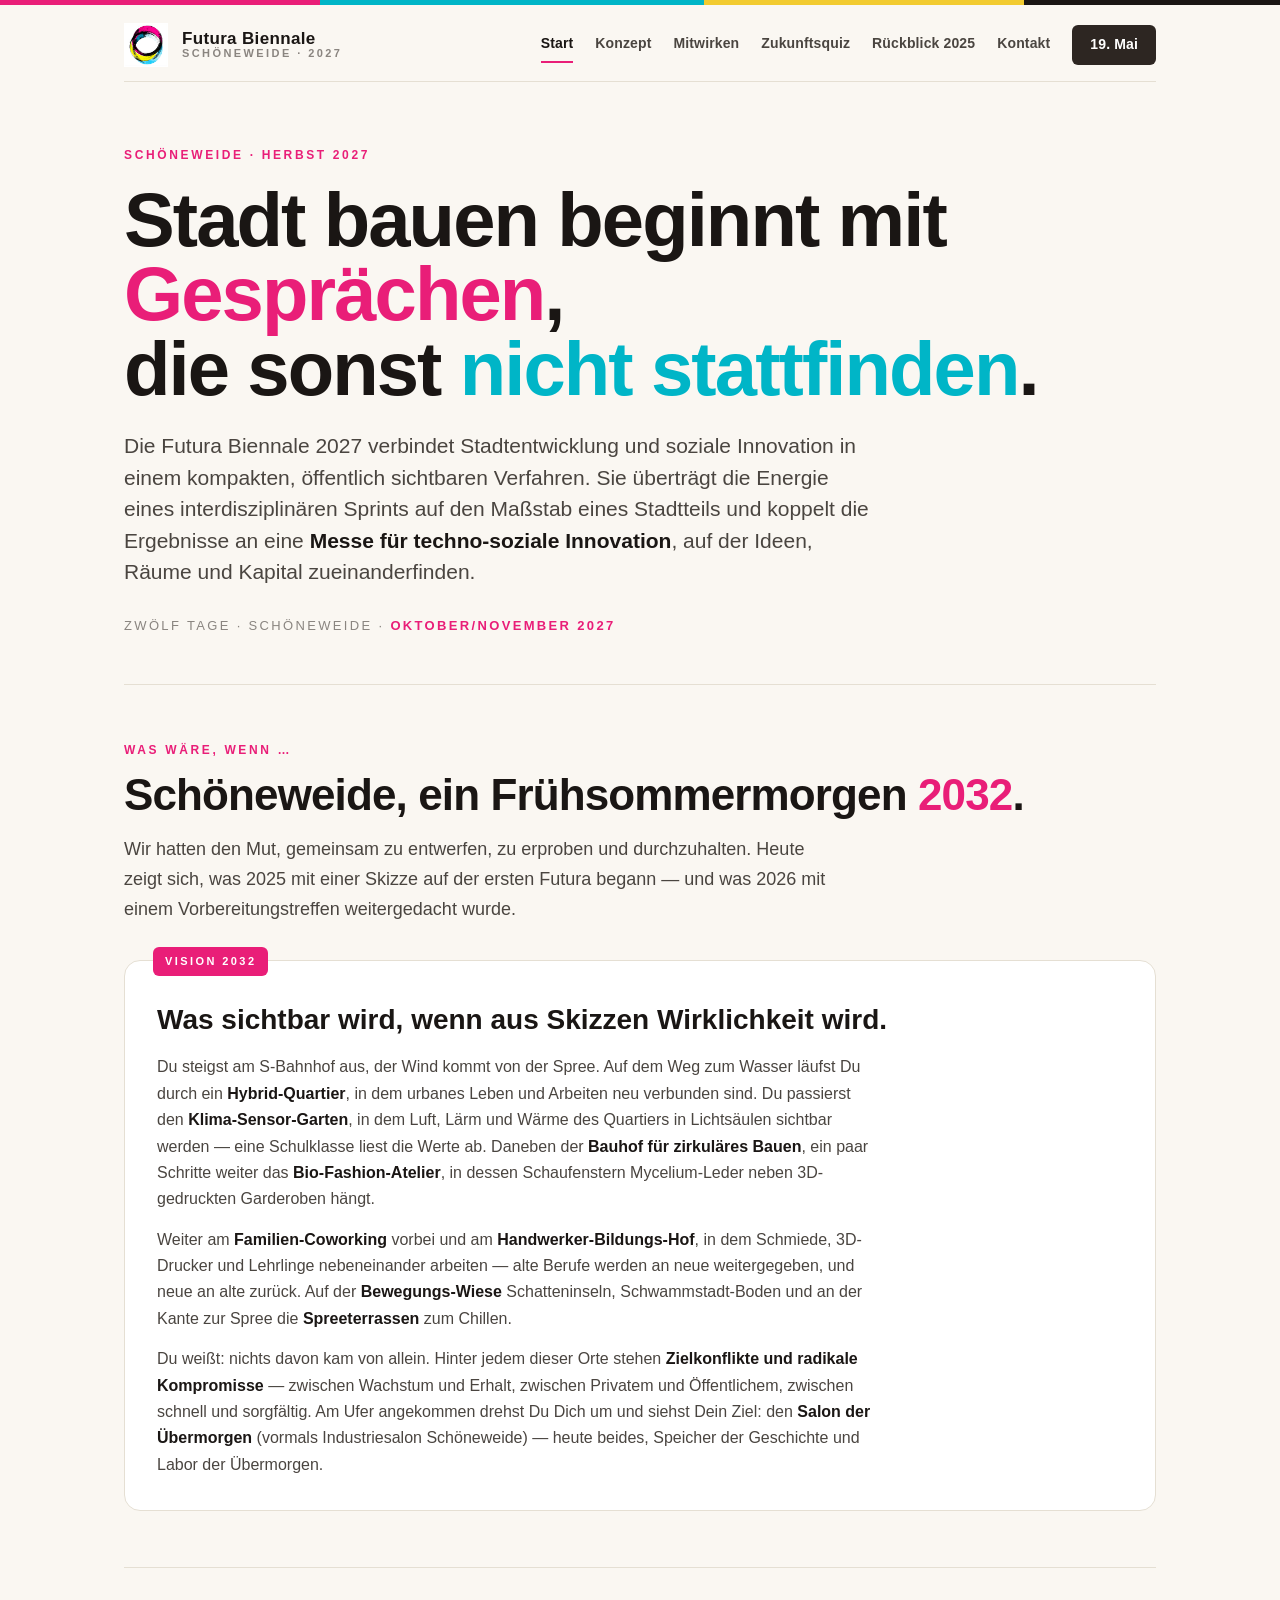
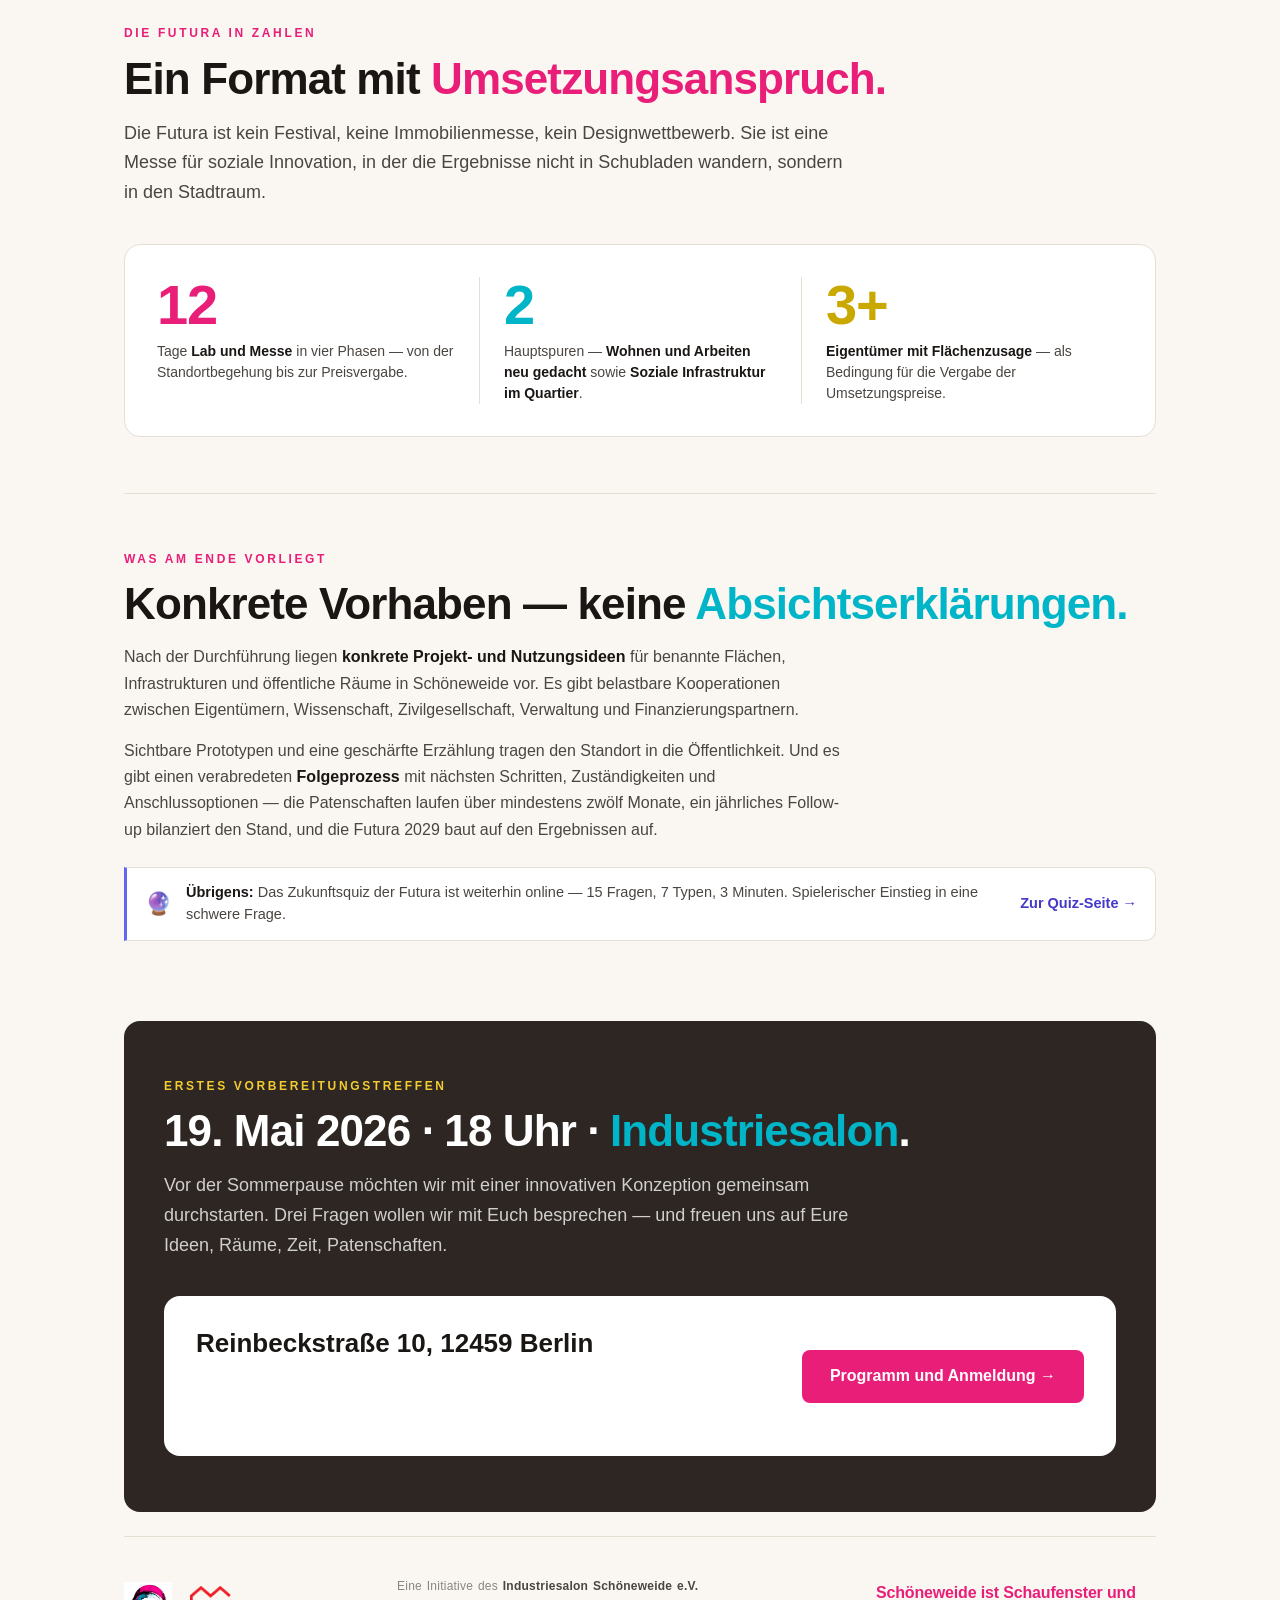
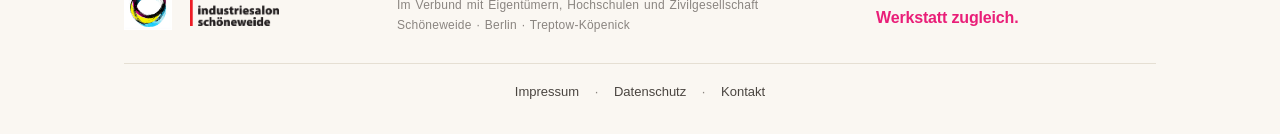
==== index.html @ f1b8b98f "Add files via upload" ====
<!DOCTYPE html>
<html lang="de">
<head>
<meta charset="UTF-8">
<meta name="viewport" content="width=device-width, initial-scale=1.0">
<title>Futura Biennale 2027 — Stadt bauen beginnt mit Gesprächen, die sonst nicht stattfinden.</title>
<meta name="description" content="Die Futura Biennale 2027 verbindet Stadtentwicklung und soziale Innovation in Schöneweide. Zwölf Tage Lab und Messe — mit Umsetzungsanspruch.">
<meta property="og:title" content="Futura Biennale 2027">
<meta property="og:description" content="Stadt bauen beginnt mit Gesprächen, die sonst nicht stattfinden. Schöneweide, Herbst 2027.">
<meta property="og:type" content="website">
<link rel="stylesheet" href="styles.css">
</head>
<body>

<div class="holo"></div>

<div class="container">

  <!-- TOPBAR -->
  <header class="topbar">
    <a class="topbar-brand" href="index.html">
      <img class="logo-futura" src="futura_logo.png" alt="Futura Biennale Logo">
      <span class="wordmark">
        <span class="w1">Futura Biennale</span>
        <span class="w2">Schöneweide · 2027</span>
      </span>
    </a>
    <nav class="topnav">
      <a href="index.html" class="active">Start</a>
      <a href="konzept.html">Konzept</a>
      <a href="mitwirken.html">Mitwirken</a>
      <a href="zukunftsquiz.html">Zukunftsquiz</a>
      <a href="rueckblick.html">Rückblick 2025</a>
      <a href="kontakt.html">Kontakt</a>
      <a href="mitwirken.html#treffen" class="cta">19. Mai</a>
    </nav>
  </header>

  <!-- HERO -->
  <section class="hero">
    <div class="eyebrow">Schöneweide · Herbst 2027</div>
    <h1>Stadt bauen beginnt mit <span class="magenta">Gesprächen</span>,<br>die sonst <span class="cyan">nicht stattfinden</span>.</h1>
    <p class="sub">
      Die Futura Biennale 2027 verbindet Stadtentwicklung und soziale Innovation in einem
      kompakten, öffentlich sichtbaren Verfahren. Sie überträgt die Energie eines
      interdisziplinären Sprints auf den Maßstab eines Stadtteils und koppelt die Ergebnisse
      an eine <b>Messe für techno-soziale Innovation</b>, auf der Ideen, Räume und Kapital
      zueinanderfinden.
    </p>
    <div class="hero-meta">Zwölf Tage · Schöneweide · <b>Oktober/November 2027</b></div>
  </section>

  <!-- VISION -->
  <section class="section" id="vision">
    <div class="eyebrow">Was wäre, wenn …</div>
    <h2>Schöneweide, ein Frühsommermorgen <span class="magenta">2032</span>.</h2>
    <p class="lede">
      Wir hatten den Mut, gemeinsam zu entwerfen, zu erproben und durchzuhalten. Heute zeigt
      sich, was 2025 mit einer Skizze auf der ersten Futura begann — und was 2026 mit einem
      Vorbereitungstreffen weitergedacht wurde.
    </p>
    <div class="story">
      <div class="tag">VISION 2032</div>
      <h3>Was sichtbar wird, wenn aus Skizzen Wirklichkeit wird.</h3>
      <p>
        Du steigst am S-Bahnhof aus, der Wind kommt von der Spree. Auf dem Weg zum Wasser
        läufst Du durch ein <b>Hybrid-Quartier</b>, in dem urbanes Leben und Arbeiten neu
        verbunden sind. Du passierst den <b>Klima-Sensor-Garten</b>, in dem Luft, Lärm und
        Wärme des Quartiers in Lichtsäulen sichtbar werden — eine Schulklasse liest die Werte
        ab. Daneben der <b>Bauhof für zirkuläres Bauen</b>, ein paar Schritte weiter das
        <b>Bio-Fashion-Atelier</b>, in dessen Schaufenstern Mycelium-Leder neben
        3D-gedruckten Garderoben hängt.
      </p>
      <p>
        Weiter am <b>Familien-Coworking</b> vorbei und am <b>Handwerker-Bildungs-Hof</b>, in
        dem Schmiede, 3D-Drucker und Lehrlinge nebeneinander arbeiten — alte Berufe werden
        an neue weitergegeben, und neue an alte zurück. Auf der <b>Bewegungs-Wiese</b>
        Schatteninseln, Schwammstadt-Boden und an der Kante zur Spree die
        <b>Spreeterrassen</b> zum Chillen.
      </p>
      <p>
        Du weißt: nichts davon kam von allein. Hinter jedem dieser Orte stehen
        <b>Zielkonflikte und radikale Kompromisse</b> — zwischen Wachstum und Erhalt,
        zwischen Privatem und Öffentlichem, zwischen schnell und sorgfältig. Am Ufer
        angekommen drehst Du Dich um und siehst Dein Ziel: den <b>Salon der Übermorgen</b>
        (vormals Industriesalon Schöneweide) — heute beides, Speicher der Geschichte und
        Labor der Übermorgen.
      </p>
    </div>
  </section>

  <!-- KERNZAHLEN -->
  <section class="section" id="kennzahlen">
    <div class="eyebrow">Die Futura in Zahlen</div>
    <h2>Ein Format mit <span class="magenta">Umsetzungsanspruch.</span></h2>
    <p class="lede">
      Die Futura ist kein Festival, keine Immobilienmesse, kein Designwettbewerb. Sie ist
      eine Messe für soziale Innovation, in der die Ergebnisse nicht in Schubladen wandern,
      sondern in den Stadtraum.
    </p>
    <div class="stats">
      <div class="stat">
        <div class="num">12</div>
        <div class="cap">Tage <b>Lab und Messe</b> in vier Phasen — von der Standortbegehung bis zur Preisvergabe.</div>
      </div>
      <div class="stat">
        <div class="num cyan">2</div>
        <div class="cap">Hauptspuren — <b>Wohnen und Arbeiten neu gedacht</b> sowie <b>Soziale Infrastruktur im Quartier</b>.</div>
      </div>
      <div class="stat">
        <div class="num yellow">3+</div>
        <div class="cap"><b>Eigentümer mit Flächenzusage</b> — als Bedingung für die Vergabe der Umsetzungspreise.</div>
      </div>
    </div>
  </section>

  <!-- WAS BLEIBT -->
  <section class="section" id="was-bleibt">
    <div class="eyebrow">Was am Ende vorliegt</div>
    <h2>Konkrete Vorhaben — keine <span class="cyan">Absichtserklärungen.</span></h2>
    <p>
      Nach der Durchführung liegen <b>konkrete Projekt- und Nutzungsideen</b> für benannte
      Flächen, Infrastrukturen und öffentliche Räume in Schöneweide vor. Es gibt belastbare
      Kooperationen zwischen Eigentümern, Wissenschaft, Zivilgesellschaft, Verwaltung und
      Finanzierungspartnern.
    </p>
    <p>
      Sichtbare Prototypen und eine geschärfte Erzählung tragen den Standort in die
      Öffentlichkeit. Und es gibt einen verabredeten <b>Folgeprozess</b> mit nächsten
      Schritten, Zuständigkeiten und Anschlussoptionen — die Patenschaften laufen über
      mindestens zwölf Monate, ein jährliches Follow-up bilanziert den Stand, und die
      Futura 2029 baut auf den Ergebnissen auf.
    </p>
    <div class="quiz-hint">
      <div class="qh-emoji">🔮</div>
      <div class="qh-text">
        <b>Übrigens:</b> Das Zukunftsquiz der Futura ist weiterhin online — 15 Fragen, 7 Typen, 3 Minuten. Spielerischer Einstieg in eine schwere Frage.
      </div>
      <a href="zukunftsquiz.html">Zur Quiz-Seite →</a>
    </div>
  </section>

  <!-- CTA -->
  <section class="section cta-section" id="cta">
    <div class="eyebrow">Erstes Vorbereitungstreffen</div>
    <h2>19. Mai 2026 · 18 Uhr · <span style="color: var(--cyan);">Industriesalon</span>.</h2>
    <p class="lede">
      Vor der Sommerpause möchten wir mit einer innovativen Konzeption gemeinsam
      durchstarten. Drei Fragen wollen wir mit Euch besprechen — und freuen uns auf Eure
      Ideen, Räume, Zeit, Patenschaften.
    </p>
    <div class="cta-box">
      <div class="cta-box-text">
        <h3>Reinbeckstraße 10, 12459 Berlin</h3>
        <p>
          Drei Fragen, ein Abend — und der Auftakt zur Futura 2027. Wenn Sie nicht können,
          aber interessiert sind: kurze Rückmeldung genügt.
        </p>
      </div>
      <a class="cta-btn" href="mitwirken.html#treffen">Programm und Anmeldung →</a>
    </div>
  </section>

  <!-- FOOTER -->
  <footer>
    <div class="footer-row">
      <div class="footer-logos">
        <img class="logo-futura" src="futura_logo.png" alt="Futura Biennale">
        <img class="logo-is" src="industriesalon_logo.png" alt="Industriesalon Schöneweide">
      </div>
      <div class="footer-info">
        Eine Initiative des <b>Industriesalon Schöneweide e.V.</b><br>
        Im Verbund mit Eigentümern, Hochschulen und Zivilgesellschaft<br>
        Schöneweide · Berlin · Treptow-Köpenick
      </div>
      <div class="footer-slogan">Schöneweide ist Schaufenster und Werkstatt zugleich.</div>
    </div>
    <div class="footer-legal">
      <a href="impressum.html">Impressum</a> ·
      <a href="datenschutz.html">Datenschutz</a> ·
      <a href="kontakt.html">Kontakt</a>
    </div>
  </footer>

</div>

</body>
</html>
---- styles.css ----
/* Futura Biennale 2027 — Webauftritt v1
   Stilistische Grundlage: Schöneweider KiezKarte-Landingpage
   Farbpalette aus dem CMYK-Ring-Logo der Futura: Magenta, Cyan, Gelb, Tiefdunkel */

*,*::before,*::after { margin:0; padding:0; box-sizing:border-box; }

:root {
  --ink: #1A1614;
  --ink-box: #2D2622;
  --ink-soft: #4A4540;
  --ink-mute: #8A8580;
  --rule: #E5DFD3;
  --cream: #FAF7F2;
  --cream-deep: #F2EDE2;
  --magenta: #E91E78;
  --magenta-deep: #B91560;
  --cyan: #00B5C7;
  --yellow: #F2CB30;
  --maxw: 1080px;
}

html { scroll-behavior: smooth; }
body {
  font-family: -apple-system, BlinkMacSystemFont, "Segoe UI", "Helvetica Neue", Helvetica, Arial, sans-serif;
  color: var(--ink);
  background: var(--cream);
  line-height: 1.55;
  -webkit-font-smoothing: antialiased;
}

/* CMYK-Bar als visuelle Signatur — abgeleitet aus dem Futura-Logo */
.holo {
  height: 5px;
  background: linear-gradient(90deg,
    var(--magenta) 0%,
    var(--magenta) 25%,
    var(--cyan) 25%,
    var(--cyan) 55%,
    var(--yellow) 55%,
    var(--yellow) 80%,
    var(--ink) 80%,
    var(--ink) 100%);
  position: sticky;
  top: 0;
  z-index: 10;
}

.container {
  max-width: var(--maxw);
  margin: 0 auto;
  padding: 0 24px;
}

/* Topbar mit Logo und Navigation */
.topbar {
  padding: 18px 0 14px;
  border-bottom: 1px solid var(--rule);
  display: flex;
  align-items: center;
  justify-content: space-between;
  gap: 16px;
  flex-wrap: wrap;
}
.topbar-brand {
  display: flex;
  align-items: center;
  gap: 14px;
  text-decoration: none;
  color: var(--ink);
}
.topbar-brand img.logo-futura {
  height: 44px;
  width: auto;
}
.topbar-brand .wordmark {
  display: flex;
  flex-direction: column;
  line-height: 1.05;
}
.topbar-brand .wordmark .w1 {
  font-size: 17px;
  font-weight: 900;
  letter-spacing: 0.02em;
}
.topbar-brand .wordmark .w2 {
  font-size: 11px;
  letter-spacing: 0.22em;
  text-transform: uppercase;
  color: var(--ink-mute);
  font-weight: 700;
}

nav.topnav {
  display: flex;
  align-items: center;
  gap: 22px;
  flex-wrap: wrap;
}
nav.topnav a {
  font-size: 14px;
  font-weight: 700;
  color: var(--ink-soft);
  text-decoration: none;
  letter-spacing: 0.01em;
  padding: 6px 0;
  border-bottom: 2px solid transparent;
  transition: color 0.15s, border-color 0.15s;
}
nav.topnav a:hover { color: var(--magenta); }
nav.topnav a.active {
  color: var(--ink);
  border-bottom-color: var(--magenta);
}
nav.topnav a.cta {
  display: inline-block;
  padding: 9px 18px;
  background: var(--ink-box);
  color: #fff;
  border-radius: 6px;
  border-bottom: none;
  transition: background 0.15s;
}
nav.topnav a.cta:hover { background: var(--magenta); color: #fff; }

/* Eyebrow */
.eyebrow {
  font-size: 12px;
  text-transform: uppercase;
  letter-spacing: 0.22em;
  color: var(--magenta);
  font-weight: 800;
}

/* HERO */
.hero {
  padding: 64px 0 48px;
  position: relative;
}
.hero .eyebrow { margin-bottom: 18px; }
.hero h1 {
  font-size: clamp(36px, 8vw, 76px);
  line-height: 0.98;
  font-weight: 900;
  letter-spacing: -0.025em;
  margin-bottom: 24px;
}
.hero h1 .magenta { color: var(--magenta); }
.hero h1 .cyan { color: var(--cyan); }
.hero h1 .yellow { color: #C9A800; }
.hero .sub {
  font-size: clamp(16px, 2.4vw, 21px);
  color: var(--ink-soft);
  max-width: 760px;
  margin-bottom: 28px;
  line-height: 1.5;
}
.hero .sub b { color: var(--ink); font-weight: 700; }

.hero-meta {
  margin-top: 8px;
  font-size: 13px;
  color: var(--ink-mute);
  letter-spacing: 0.18em;
  text-transform: uppercase;
}
.hero-meta b { color: var(--magenta); font-weight: 800; }

.hero-logo-mark {
  width: clamp(160px, 22vw, 240px);
  height: auto;
  margin: 24px 0 0 -8px;
}

/* Section */
section.section {
  padding: 56px 0;
  border-top: 1px solid var(--rule);
}
section.section h2 {
  font-size: clamp(28px, 5vw, 44px);
  line-height: 1.0;
  font-weight: 900;
  letter-spacing: -0.02em;
  margin-bottom: 18px;
}
section.section h2 .magenta { color: var(--magenta); }
section.section h2 .cyan { color: var(--cyan); }
section.section .lede {
  font-size: clamp(15px, 2vw, 18px);
  color: var(--ink-soft);
  max-width: 720px;
  margin-bottom: 36px;
}
section.section .lede b { color: var(--ink); font-weight: 700; }
section.section .eyebrow { margin-bottom: 14px; }

section.section h3.subhead {
  font-size: clamp(20px, 2.6vw, 24px);
  font-weight: 800;
  line-height: 1.25;
  margin: 32px 0 12px;
  color: var(--ink);
}

section.section p {
  font-size: 16px;
  color: var(--ink-soft);
  line-height: 1.65;
  margin-bottom: 14px;
  max-width: 720px;
}
section.section p b { color: var(--ink); font-weight: 700; }
section.section p:last-child { margin-bottom: 0; }

/* Phasen-Box (4 Phasen Format) */
.phases {
  display: grid;
  grid-template-columns: 1fr;
  gap: 18px;
  margin-top: 24px;
}
@media (min-width: 760px) {
  .phases { grid-template-columns: 1fr 1fr; gap: 22px; }
}
.phase {
  background: #fff;
  border: 1px solid var(--rule);
  border-top: 4px solid var(--magenta);
  border-radius: 0 0 12px 12px;
  padding: 26px 26px 28px;
}
.phase:nth-child(2) { border-top-color: var(--cyan); }
.phase:nth-child(3) { border-top-color: var(--yellow); }
.phase:nth-child(4) { border-top-color: var(--ink); }

.phase .tag {
  font-size: 11px;
  font-weight: 800;
  letter-spacing: 0.22em;
  text-transform: uppercase;
  color: var(--ink-mute);
  margin-bottom: 10px;
}
.phase h4 {
  font-size: 21px;
  font-weight: 800;
  line-height: 1.2;
  margin-bottom: 6px;
}
.phase .duration {
  font-size: 13px;
  color: var(--magenta);
  font-weight: 700;
  margin-bottom: 14px;
  letter-spacing: 0.04em;
}
.phase p {
  font-size: 14.5px;
  color: var(--ink-soft);
  line-height: 1.55;
  margin: 0;
}
.phase p b { color: var(--ink); }

/* Stats */
.stats {
  background: #fff;
  border: 1px solid var(--rule);
  border-radius: 16px;
  padding: 32px;
  display: grid;
  grid-template-columns: 1fr;
  gap: 28px;
  margin-top: 18px;
}
@media (min-width: 720px) {
  .stats { grid-template-columns: repeat(3, 1fr); gap: 0; }
  .stats > div { padding: 0 24px; border-left: 1px solid var(--rule); }
  .stats > div:first-child { padding-left: 0; border-left: 0; }
}
.stat .num {
  font-size: clamp(36px, 6vw, 56px);
  font-weight: 900;
  color: var(--magenta);
  line-height: 1;
  letter-spacing: -0.02em;
  margin-bottom: 8px;
}
.stat .num.cyan { color: var(--cyan); }
.stat .num.yellow { color: #C9A800; }
.stat .cap {
  font-size: 14px;
  color: var(--ink-soft);
  line-height: 1.5;
}
.stat .cap b { color: var(--ink); font-weight: 700; }

/* Story-Box / Vision-Box */
.story {
  background: #fff;
  border: 1px solid var(--rule);
  border-radius: 16px;
  padding: 36px 32px 32px;
  position: relative;
  margin-top: 8px;
}
.story .tag {
  position: absolute;
  top: -14px;
  left: 28px;
  background: var(--magenta);
  color: #fff;
  font-size: 11px;
  font-weight: 800;
  letter-spacing: 0.22em;
  padding: 6px 12px;
  border-radius: 6px;
}
.story h3 {
  font-size: clamp(22px, 3vw, 28px);
  font-weight: 800;
  line-height: 1.18;
  margin: 6px 0 18px;
  color: var(--ink);
}
.story p {
  font-size: 16px;
  color: var(--ink-soft);
  line-height: 1.65;
  margin-bottom: 14px;
  max-width: none;
}
.story p:last-child { margin-bottom: 0; }
.story p b { color: var(--ink); font-weight: 700; }

/* Drei Werkstatt-Formate */
.formats {
  display: grid;
  grid-template-columns: 1fr;
  gap: 20px;
  margin-top: 20px;
}
@media (min-width: 760px) {
  .formats { grid-template-columns: repeat(3, 1fr); gap: 22px; }
}
.format {
  background: #fff;
  border: 1px solid var(--rule);
  border-left: 4px solid var(--magenta);
  border-radius: 0 12px 12px 0;
  padding: 24px 24px 26px;
}
.format:nth-child(2) { border-left-color: var(--cyan); }
.format:nth-child(3) { border-left-color: var(--yellow); }
.format h4 {
  font-size: 19px;
  font-weight: 800;
  line-height: 1.25;
  margin-bottom: 10px;
}
.format p {
  font-size: 14.5px;
  color: var(--ink-soft);
  line-height: 1.55;
  margin: 0;
}

/* Rollen — Aufruf an Akteure */
.roles {
  display: grid;
  grid-template-columns: 1fr;
  gap: 20px;
  margin-top: 20px;
}
@media (min-width: 760px) {
  .roles { grid-template-columns: 1fr 1fr; gap: 24px; }
}
.role {
  background: #fff;
  border: 1px solid var(--rule);
  border-top: 4px solid var(--magenta);
  border-radius: 0 0 12px 12px;
  padding: 26px 26px 28px;
}
.role:nth-child(2) { border-top-color: var(--cyan); }
.role:nth-child(3) { border-top-color: var(--yellow); }
.role:nth-child(4) { border-top-color: var(--ink); }

.role .tag {
  font-size: 11px;
  font-weight: 800;
  letter-spacing: 0.22em;
  text-transform: uppercase;
  color: var(--ink-mute);
  margin-bottom: 10px;
}
.role h4 {
  font-size: 22px;
  font-weight: 800;
  line-height: 1.2;
  margin-bottom: 12px;
}
.role .ask {
  font-size: 15px;
  color: var(--ink-soft);
  line-height: 1.55;
  margin-bottom: 18px;
}
.role .ask b { color: var(--ink); font-weight: 700; }
.role ul { list-style: none; }
.role ul li {
  font-size: 14px;
  line-height: 1.5;
  color: var(--ink-soft);
  padding-left: 18px;
  position: relative;
  margin-bottom: 6px;
}
.role ul li::before {
  content: "›";
  position: absolute;
  left: 0;
  top: 0;
  color: var(--magenta);
  font-weight: 800;
}

/* CTA Section */
section.section.cta-section {
  background: var(--ink-box);
  color: #fff;
  border-top: none;
  padding: 56px 40px;
  border-radius: 16px;
  margin-top: 24px;
}
@media (max-width: 720px) {
  section.section.cta-section { padding: 44px 24px; }
}
section.section.cta-section h2 { color: #fff; }
section.section.cta-section p { color: rgba(255,255,255,0.78); }
section.section.cta-section p b { color: #fff; }
section.section.cta-section .lede { color: rgba(255,255,255,0.78); }
section.section.cta-section .lede b { color: #fff; }
section.section.cta-section .eyebrow { color: var(--yellow); }

.cta-box {
  background: #fff;
  color: var(--ink);
  border-radius: 16px;
  padding: 32px;
  margin-top: 24px;
  display: flex;
  flex-direction: column;
  gap: 24px;
}
@media (min-width: 720px) {
  .cta-box { flex-direction: row; align-items: center; }
}
.cta-box-text { flex: 1; }
.cta-box h3 {
  font-size: clamp(20px, 3vw, 26px);
  font-weight: 800;
  line-height: 1.2;
  margin-bottom: 12px;
  color: var(--ink);
}
.cta-box p {
  font-size: 15px;
  color: var(--ink-soft);
  line-height: 1.55;
  margin-bottom: 12px;
  max-width: none;
}
.cta-box p b { color: var(--ink); }
.cta-btn {
  display: inline-block;
  padding: 14px 28px;
  background: var(--magenta);
  color: #fff;
  text-decoration: none;
  border-radius: 8px;
  font-size: 16px;
  font-weight: 800;
  transition: background 0.15s, transform 0.15s;
  white-space: nowrap;
}
.cta-btn:hover { background: var(--magenta-deep); transform: translateY(-1px); }
.cta-btn:active { transform: translateY(0); }

/* Drei Fragen */
.questions {
  display: grid;
  grid-template-columns: 1fr;
  gap: 16px;
  margin-top: 18px;
}
@media (min-width: 760px) {
  .questions { grid-template-columns: repeat(3, 1fr); gap: 22px; }
}
.qcard {
  background: #fff;
  border: 1px solid var(--rule);
  border-radius: 12px;
  padding: 24px 22px;
}
.qcard .qnum {
  font-size: 12px;
  font-weight: 800;
  text-transform: uppercase;
  letter-spacing: 0.22em;
  color: var(--magenta);
  margin-bottom: 8px;
}
.qcard:nth-child(2) .qnum { color: var(--cyan); }
.qcard:nth-child(3) .qnum { color: #C9A800; }
.qcard h4 {
  font-size: 16.5px;
  font-weight: 800;
  line-height: 1.35;
  color: var(--ink);
}

/* Kontakt */
.contacts {
  display: grid;
  grid-template-columns: 1fr;
  gap: 24px;
  margin-top: 18px;
}
@media (min-width: 720px) {
  .contacts { grid-template-columns: 1fr 1fr; gap: 32px; }
}
.contact {
  background: #fff;
  border: 1px solid var(--rule);
  border-radius: 12px;
  padding: 28px;
}
.contact .role-tag {
  font-size: 12px;
  text-transform: uppercase;
  letter-spacing: 0.22em;
  color: var(--ink-mute);
  font-weight: 700;
  margin-bottom: 8px;
}
.contact h4 {
  font-size: 22px;
  font-weight: 800;
  line-height: 1.2;
  margin-bottom: 6px;
}
.contact .org {
  font-size: 15px;
  color: var(--ink-soft);
  margin-bottom: 14px;
}
.contact a {
  display: block;
  font-size: 14px;
  color: var(--ink);
  text-decoration: none;
  padding: 4px 0;
}
.contact a:hover { color: var(--magenta); text-decoration: underline; }

/* Rückblick — Highlights / Galerie */
.highlights {
  display: grid;
  grid-template-columns: 1fr;
  gap: 18px;
  margin-top: 24px;
}
@media (min-width: 760px) {
  .highlights { grid-template-columns: repeat(3, 1fr); gap: 22px; }
}
.highlight {
  background: #fff;
  border: 1px solid var(--rule);
  border-radius: 12px;
  padding: 22px 22px 24px;
}
.highlight .date {
  font-size: 11px;
  font-weight: 800;
  letter-spacing: 0.2em;
  text-transform: uppercase;
  color: var(--magenta);
  margin-bottom: 8px;
}
.highlight:nth-child(2) .date { color: var(--cyan); }
.highlight:nth-child(3) .date { color: #C9A800; }
.highlight:nth-child(4) .date { color: var(--ink); }
.highlight:nth-child(5) .date { color: var(--magenta); }
.highlight:nth-child(6) .date { color: var(--cyan); }
.highlight h4 {
  font-size: 17px;
  font-weight: 800;
  line-height: 1.3;
  margin-bottom: 6px;
}
.highlight p {
  font-size: 14px;
  color: var(--ink-soft);
  line-height: 1.55;
  margin: 0;
}

/* Footer */
footer {
  border-top: 1px solid var(--rule);
  padding: 40px 0 32px;
  margin-top: 24px;
}
.footer-row {
  display: flex;
  flex-direction: column;
  gap: 24px;
  align-items: center;
  text-align: center;
}
@media (min-width: 720px) {
  .footer-row { flex-direction: row; justify-content: space-between; text-align: left; }
}
.footer-logos {
  display: flex;
  align-items: center;
  gap: 18px;
}
.footer-logos img.logo-futura { height: 48px; }
.footer-logos img.logo-is { height: 40px; }
.footer-info {
  font-size: 12px;
  color: var(--ink-mute);
  letter-spacing: 0.02em;
  word-spacing: 0.1em;
  line-height: 1.6;
}
.footer-info b { color: var(--ink-soft); font-weight: 700; }
.footer-slogan {
  color: var(--magenta);
  font-size: 16px;
  font-weight: 800;
  letter-spacing: -0.01em;
  max-width: 280px;
}
.footer-legal {
  border-top: 1px solid var(--rule);
  margin-top: 28px;
  padding-top: 18px;
  text-align: center;
  font-size: 13px;
  color: var(--ink-mute);
}
.footer-legal a {
  color: var(--ink-soft);
  text-decoration: none;
  margin: 0 12px;
}
.footer-legal a:hover { color: var(--magenta); text-decoration: underline; }

/* Quiz-Hinweis — schmaler Inline-Verweis für die Startseite */
.quiz-hint {
  display: flex;
  align-items: center;
  gap: 14px;
  flex-wrap: wrap;
  background: #fff;
  border: 1px solid var(--rule);
  border-left: 3px solid #6366f1;
  border-radius: 0 10px 10px 0;
  padding: 14px 18px;
  margin-top: 24px;
  font-size: 14.5px;
  color: var(--ink-soft);
  line-height: 1.5;
}
.quiz-hint .qh-emoji {
  font-size: 22px;
  flex-shrink: 0;
}
.quiz-hint .qh-text { flex: 1; min-width: 200px; }
.quiz-hint .qh-text b { color: var(--ink); font-weight: 700; }
.quiz-hint a {
  color: #4338ca;
  text-decoration: none;
  font-weight: 700;
  white-space: nowrap;
}
.quiz-hint a:hover { text-decoration: underline; }

/* Zukunftsquiz — Typen-Galerie */
.types {
  display: grid;
  grid-template-columns: 1fr;
  gap: 18px;
  margin-top: 24px;
}
@media (min-width: 600px) {
  .types { grid-template-columns: 1fr 1fr; }
}
@media (min-width: 960px) {
  .types { grid-template-columns: repeat(3, 1fr); }
}
.type {
  background: #fff;
  border: 1px solid var(--rule);
  border-top: 4px solid var(--magenta);
  border-radius: 0 0 12px 12px;
  padding: 24px 22px 26px;
  display: flex;
  flex-direction: column;
}
.type:nth-child(2) { border-top-color: var(--cyan); }
.type:nth-child(3) { border-top-color: var(--yellow); }
.type:nth-child(4) { border-top-color: #6366f1; }
.type:nth-child(5) { border-top-color: var(--magenta); }
.type:nth-child(6) { border-top-color: var(--cyan); }
.type:nth-child(7) { border-top-color: var(--yellow); }
.type .emoji {
  font-size: 36px;
  line-height: 1;
  margin-bottom: 12px;
}
.type h4 {
  font-size: 20px;
  font-weight: 800;
  line-height: 1.2;
  margin-bottom: 4px;
  color: var(--ink);
}
.type .subtitle {
  font-size: 13px;
  color: var(--ink-mute);
  font-weight: 700;
  letter-spacing: 0.04em;
  margin-bottom: 12px;
}
.type p {
  font-size: 14px;
  color: var(--ink-soft);
  line-height: 1.55;
  margin-bottom: 14px;
}
.type .traits {
  display: flex;
  flex-wrap: wrap;
  gap: 6px;
  margin-top: auto;
}
.type .trait {
  font-size: 11.5px;
  padding: 4px 10px;
  border-radius: 999px;
  background: var(--cream-deep);
  color: var(--ink-soft);
  font-weight: 700;
  letter-spacing: 0.02em;
}

/* Quiz CTA mit QR-Code */
.quiz-cta {
  background: linear-gradient(135deg, #1e1b4b 0%, #312e81 50%, #4c1d95 100%);
  color: #fff;
  border-radius: 16px;
  padding: 40px 32px;
  margin-top: 32px;
  display: flex;
  flex-direction: column;
  gap: 28px;
  align-items: center;
  text-align: center;
}
@media (min-width: 720px) {
  .quiz-cta { flex-direction: row; text-align: left; align-items: center; }
}
.quiz-cta .qr-block {
  flex-shrink: 0;
  background: #fff;
  padding: 12px;
  border-radius: 12px;
}
.quiz-cta .qr-block img {
  width: 140px;
  height: 140px;
  display: block;
}
.quiz-cta-text { flex: 1; }
.quiz-cta .eyebrow-light {
  font-size: 12px;
  text-transform: uppercase;
  letter-spacing: 0.22em;
  color: #a5b4fc;
  font-weight: 800;
  margin-bottom: 12px;
}
.quiz-cta h3 {
  font-size: clamp(22px, 3vw, 28px);
  font-weight: 800;
  line-height: 1.2;
  margin-bottom: 12px;
  color: #fff;
}
.quiz-cta p {
  font-size: 15px;
  line-height: 1.55;
  color: #c7d2fe;
  margin-bottom: 16px;
  max-width: none;
}
.quiz-cta p b { color: #fff; }
.quiz-btn {
  display: inline-block;
  padding: 14px 28px;
  background: #fff;
  color: #312e81;
  text-decoration: none;
  border-radius: 8px;
  font-size: 16px;
  font-weight: 800;
  transition: transform 0.15s, box-shadow 0.15s;
}
.quiz-btn:hover { transform: translateY(-1px); box-shadow: 0 8px 20px rgba(0,0,0,0.25); }

/* Quiz-Teaser-Box — kleinere Variante für Index/Rückblick */
.quiz-teaser {
  background: linear-gradient(135deg, #1e1b4b 0%, #312e81 50%, #4c1d95 100%);
  color: #fff;
  border-radius: 16px;
  padding: 32px 32px 28px;
  margin-top: 24px;
}
.quiz-teaser .eyebrow-light {
  font-size: 12px;
  text-transform: uppercase;
  letter-spacing: 0.22em;
  color: #a5b4fc;
  font-weight: 800;
  margin-bottom: 10px;
}
.quiz-teaser h3 {
  font-size: clamp(20px, 3vw, 26px);
  font-weight: 800;
  line-height: 1.2;
  margin-bottom: 12px;
  color: #fff;
}
.quiz-teaser p {
  font-size: 15px;
  line-height: 1.55;
  color: #c7d2fe;
  margin-bottom: 18px;
  max-width: 640px;
}
.quiz-teaser p b { color: #fff; }
.quiz-teaser .quiz-meta {
  display: flex;
  flex-wrap: wrap;
  gap: 18px;
  margin-bottom: 18px;
}
.quiz-teaser .quiz-meta span {
  font-size: 13px;
  color: #a5b4fc;
  font-weight: 700;
  letter-spacing: 0.04em;
}

/* Legal-Pages */
.legal {
  padding: 56px 0;
}
.legal h1 {
  font-size: clamp(28px, 4vw, 36px);
  font-weight: 900;
  margin-bottom: 24px;
  letter-spacing: -0.02em;
}
.legal h2 {
  font-size: 18px;
  font-weight: 800;
  margin: 28px 0 10px;
}
.legal p, .legal li {
  font-size: 15px;
  color: var(--ink-soft);
  line-height: 1.65;
  margin-bottom: 12px;
  max-width: 720px;
}
.legal a { color: var(--magenta); text-decoration: none; }
.legal a:hover { text-decoration: underline; }
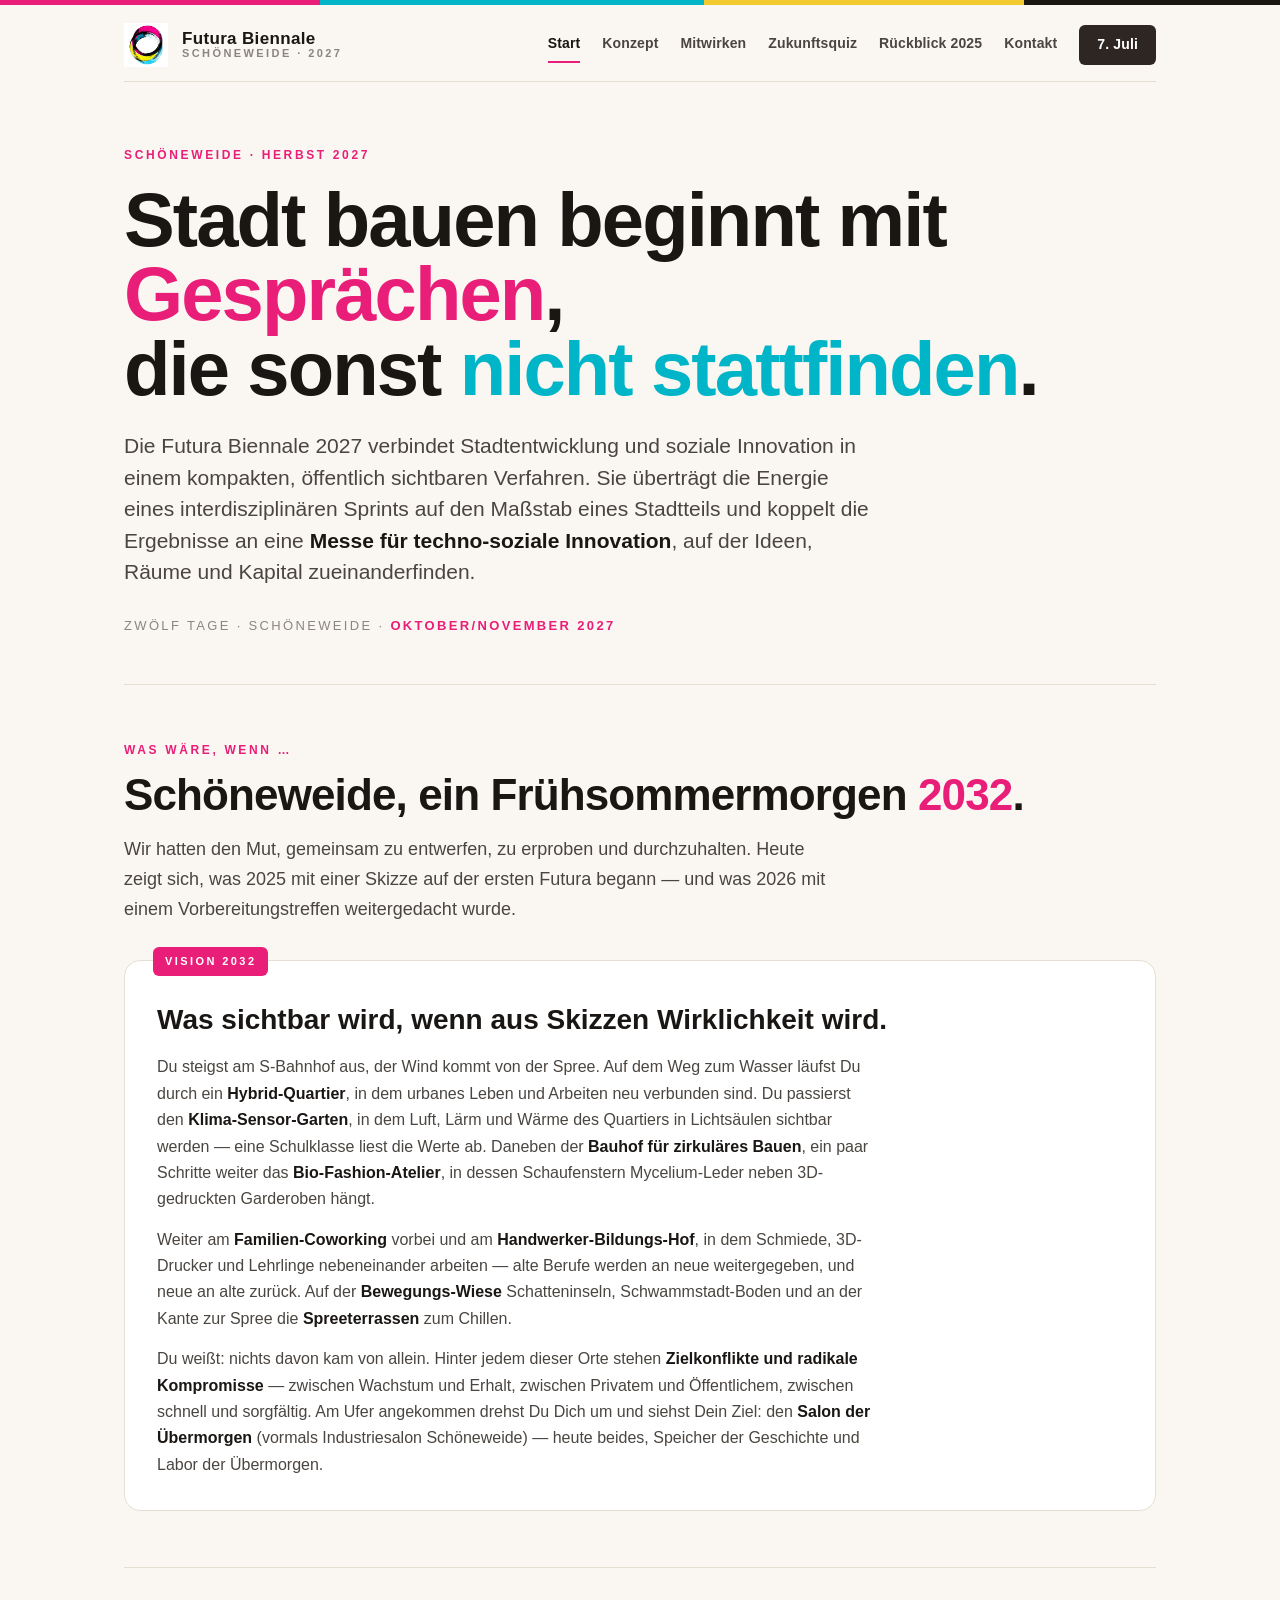
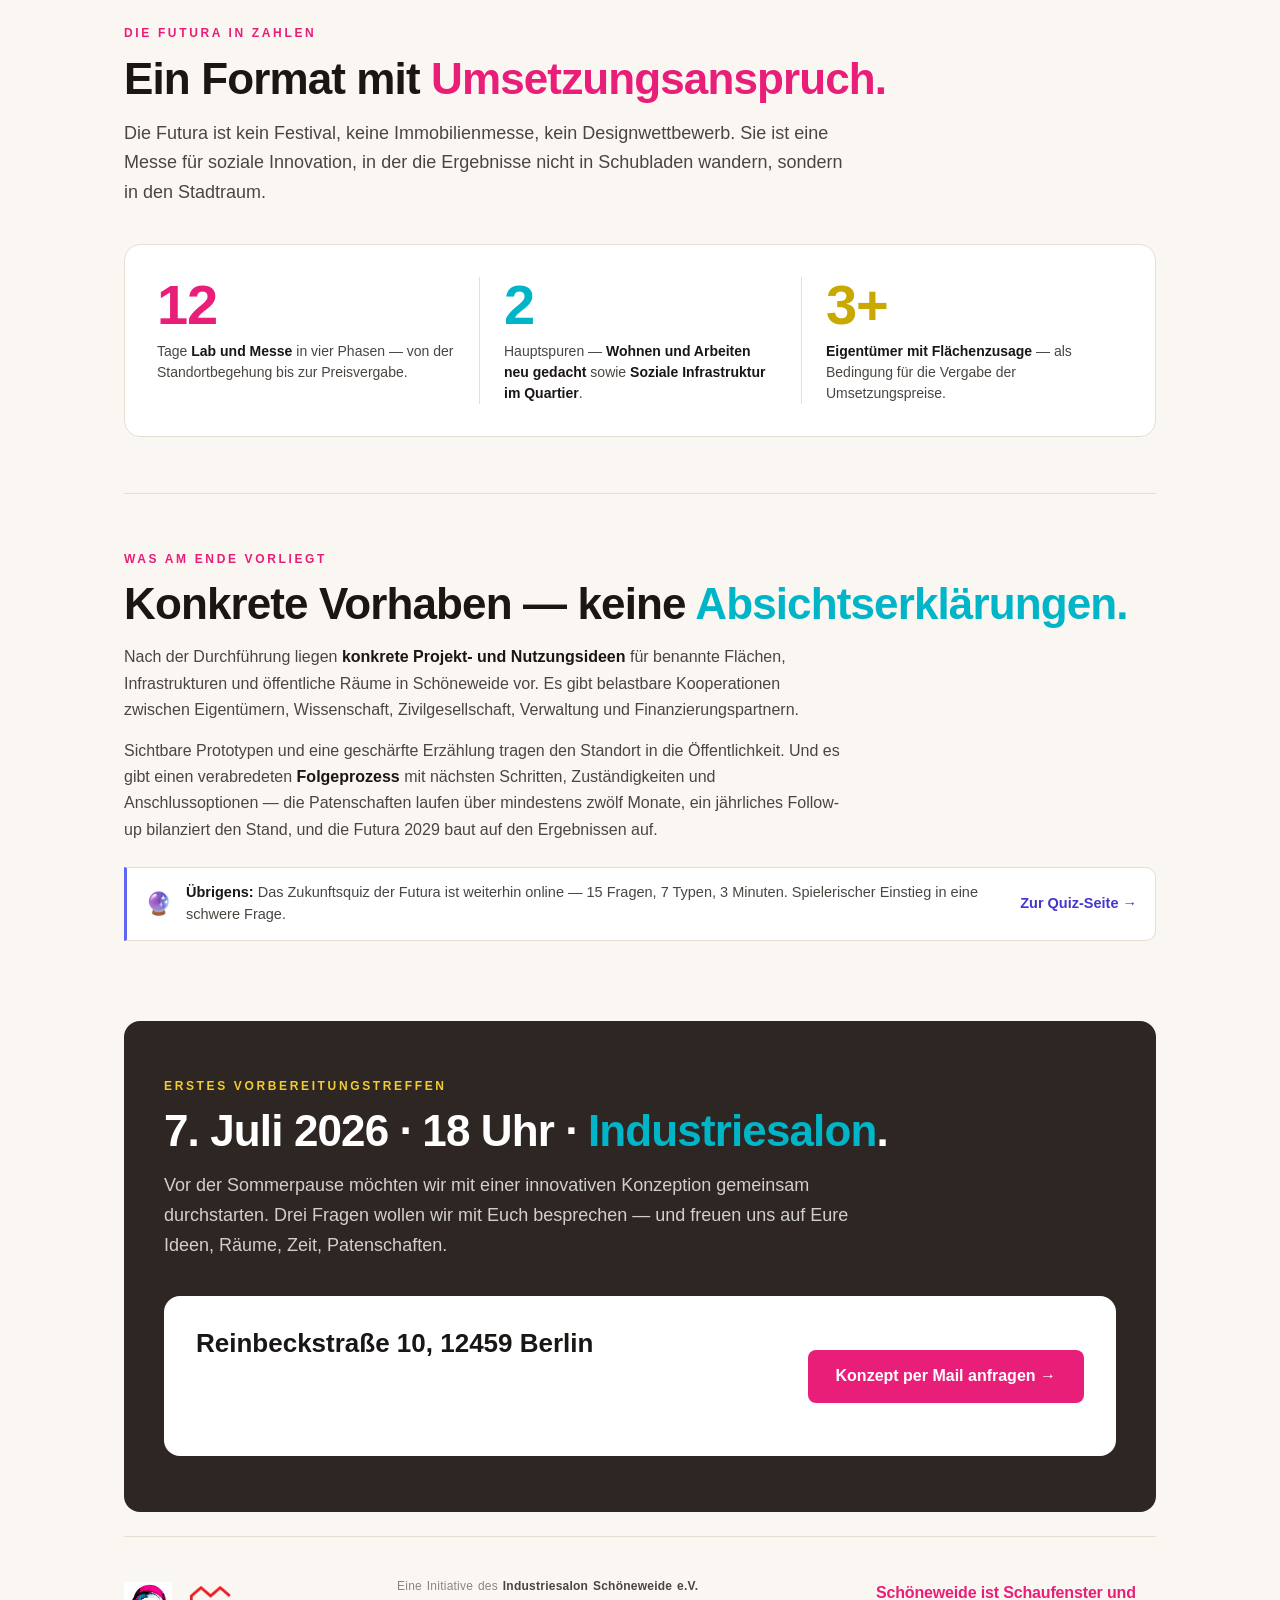
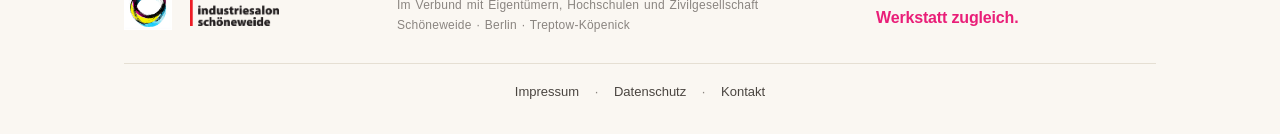
==== commit 656e90f6: "Add files via upload" ====
--- a/index.html
+++ b/index.html
@@ -32,7 +32,7 @@
       <a href="zukunftsquiz.html">Zukunftsquiz</a>
       <a href="rueckblick.html">Rückblick 2025</a>
       <a href="kontakt.html">Kontakt</a>
-      <a href="mitwirken.html#treffen" class="cta">19. Mai</a>
+      <a href="mitwirken.html#treffen" class="cta">7. Juli</a>
     </nav>
   </header>
 
@@ -143,7 +143,7 @@
   <!-- CTA -->
   <section class="section cta-section" id="cta">
     <div class="eyebrow">Erstes Vorbereitungstreffen</div>
-    <h2>19. Mai 2026 · 18 Uhr · <span style="color: var(--cyan);">Industriesalon</span>.</h2>
+    <h2>7. Juli 2026 · 18 Uhr · <span style="color: var(--cyan);">Industriesalon</span>.</h2>
     <p class="lede">
       Vor der Sommerpause möchten wir mit einer innovativen Konzeption gemeinsam
       durchstarten. Drei Fragen wollen wir mit Euch besprechen — und freuen uns auf Eure
@@ -157,7 +157,7 @@
           aber interessiert sind: kurze Rückmeldung genügt.
         </p>
       </div>
-      <a class="cta-btn" href="mitwirken.html#treffen">Programm und Anmeldung →</a>
+      <a class="cta-btn" href="mailto:k.burmeister@industriesalon.de?subject=Futura%20Biennale%202027%20Konzept%20Vorbereitungstreffen">Konzept per Mail anfragen →</a>
     </div>
   </section>
 
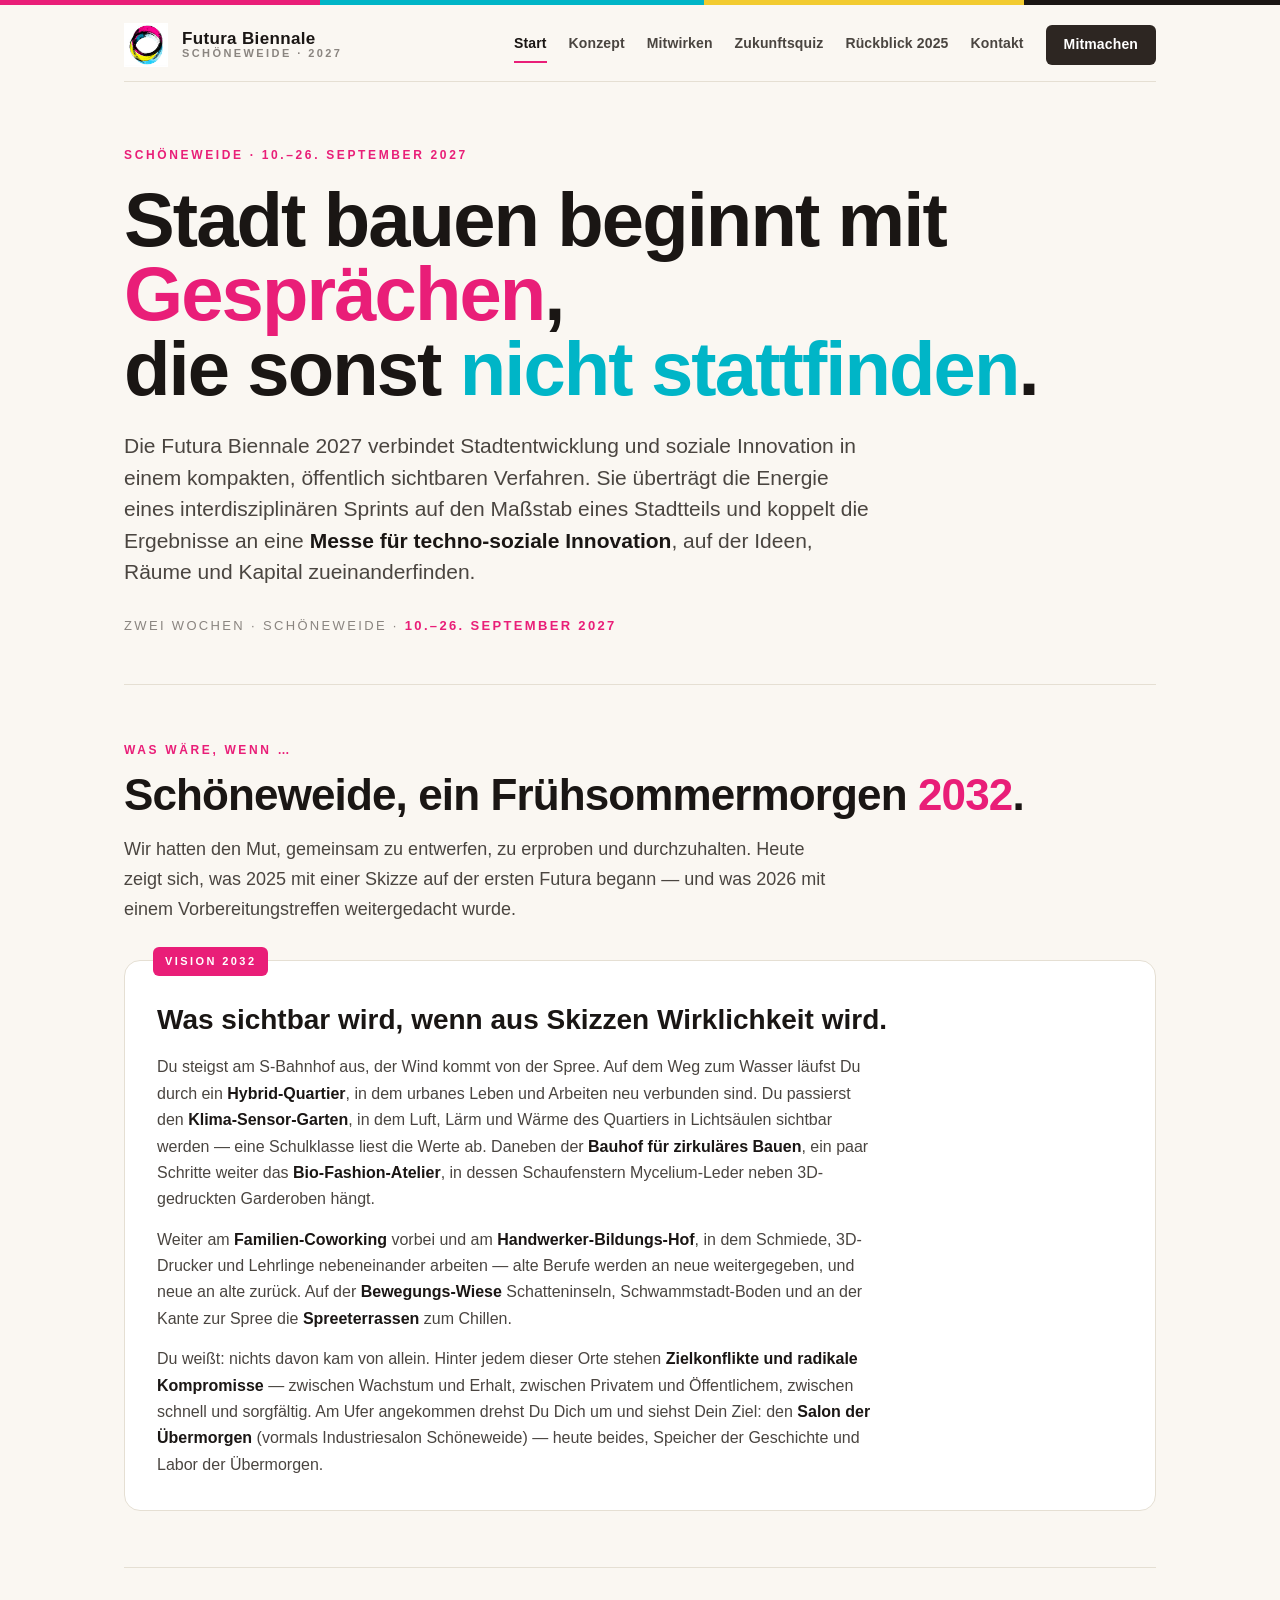
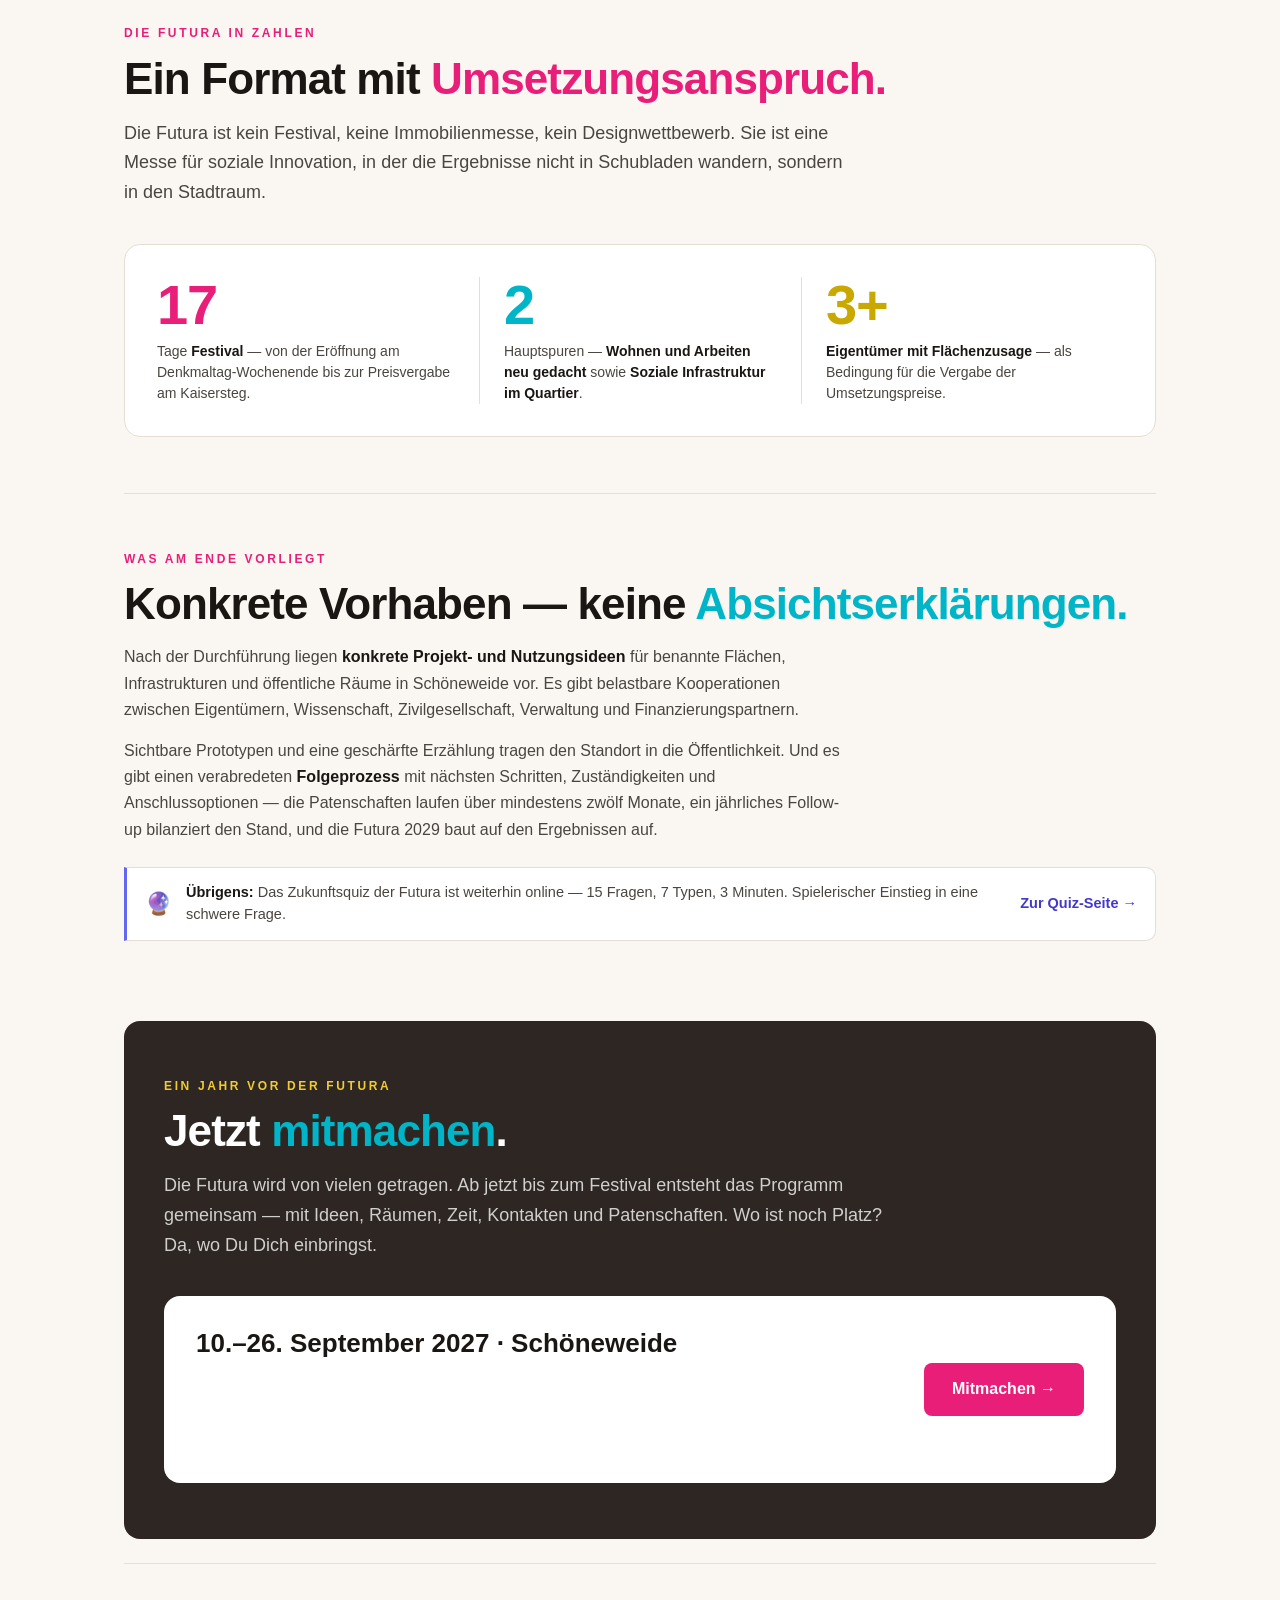
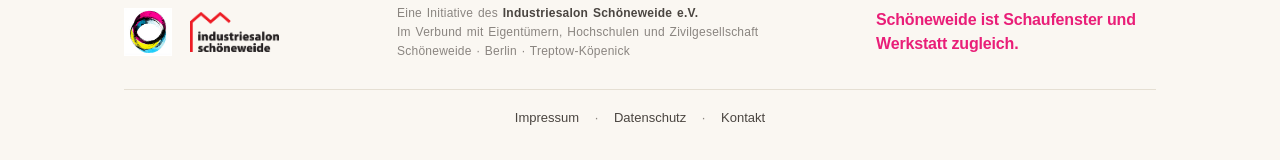
==== commit 042b4b0f: "Cockpit auf v16 (4 Fokusthemen, 8 Höhepunkte, 74 Ideen, Schaubilder, Auswahl-Umfrage); Startseite: T" ====
--- a/index.html
+++ b/index.html
@@ -4,9 +4,9 @@
 <meta charset="UTF-8">
 <meta name="viewport" content="width=device-width, initial-scale=1.0">
 <title>Futura Biennale 2027 — Stadt bauen beginnt mit Gesprächen, die sonst nicht stattfinden.</title>
-<meta name="description" content="Die Futura Biennale 2027 verbindet Stadtentwicklung und soziale Innovation in Schöneweide. Zwölf Tage Lab und Messe — mit Umsetzungsanspruch.">
+<meta name="description" content="Die Futura Biennale 2027 — zweiwöchiges Zukunftsfestival in Schöneweide, 10.–26. September 2027. Stadtentwicklung und soziale Innovation mit Umsetzungsanspruch.">
 <meta property="og:title" content="Futura Biennale 2027">
-<meta property="og:description" content="Stadt bauen beginnt mit Gesprächen, die sonst nicht stattfinden. Schöneweide, Herbst 2027.">
+<meta property="og:description" content="Stadt bauen beginnt mit Gesprächen, die sonst nicht stattfinden. Schöneweide, 10.–26. September 2027.">
 <meta property="og:type" content="website">
 <link rel="stylesheet" href="styles.css">
 </head>
@@ -32,13 +32,13 @@
       <a href="zukunftsquiz.html">Zukunftsquiz</a>
       <a href="rueckblick.html">Rückblick 2025</a>
       <a href="kontakt.html">Kontakt</a>
-      <a href="mitwirken.html#treffen" class="cta">7. Juli</a>
+      <a href="mitwirken.html" class="cta">Mitmachen</a>
     </nav>
   </header>
 
   <!-- HERO -->
   <section class="hero">
-    <div class="eyebrow">Schöneweide · Herbst 2027</div>
+    <div class="eyebrow">Schöneweide · 10.–26. September 2027</div>
     <h1>Stadt bauen beginnt mit <span class="magenta">Gesprächen</span>,<br>die sonst <span class="cyan">nicht stattfinden</span>.</h1>
     <p class="sub">
       Die Futura Biennale 2027 verbindet Stadtentwicklung und soziale Innovation in einem
@@ -47,7 +47,7 @@
       an eine <b>Messe für techno-soziale Innovation</b>, auf der Ideen, Räume und Kapital
       zueinanderfinden.
     </p>
-    <div class="hero-meta">Zwölf Tage · Schöneweide · <b>Oktober/November 2027</b></div>
+    <div class="hero-meta">Zwei Wochen · Schöneweide · <b>10.–26. September 2027</b></div>
   </section>
 
   <!-- VISION -->
@@ -100,8 +100,8 @@
     </p>
     <div class="stats">
       <div class="stat">
-        <div class="num">12</div>
-        <div class="cap">Tage <b>Lab und Messe</b> in vier Phasen — von der Standortbegehung bis zur Preisvergabe.</div>
+        <div class="num">17</div>
+        <div class="cap">Tage <b>Festival</b> — von der Eröffnung am Denkmaltag-Wochenende bis zur Preisvergabe am Kaisersteg.</div>
       </div>
       <div class="stat">
         <div class="num cyan">2</div>
@@ -142,22 +142,23 @@
 
   <!-- CTA -->
   <section class="section cta-section" id="cta">
-    <div class="eyebrow">Erstes Vorbereitungstreffen</div>
-    <h2>7. Juli 2026 · 18 Uhr · <span style="color: var(--cyan);">Industriesalon</span>.</h2>
+    <div class="eyebrow">Ein Jahr vor der Futura</div>
+    <h2>Jetzt <span style="color: var(--cyan);">mitmachen</span>.</h2>
     <p class="lede">
-      Vor der Sommerpause möchten wir mit einer innovativen Konzeption gemeinsam
-      durchstarten. Drei Fragen wollen wir mit Euch besprechen — und freuen uns auf Eure
-      Ideen, Räume, Zeit, Patenschaften.
+      Die Futura wird von vielen getragen. Ab jetzt bis zum Festival entsteht das Programm
+      gemeinsam — mit Ideen, Räumen, Zeit, Kontakten und Patenschaften. Wo ist noch Platz?
+      Da, wo Du Dich einbringst.
     </p>
     <div class="cta-box">
       <div class="cta-box-text">
-        <h3>Reinbeckstraße 10, 12459 Berlin</h3>
+        <h3>10.–26. September 2027 · Schöneweide</h3>
         <p>
-          Drei Fragen, ein Abend — und der Auftakt zur Futura 2027. Wenn Sie nicht können,
-          aber interessiert sind: kurze Rückmeldung genügt.
+          Auftakt am Denkmaltag-Wochenende, Finale „Schauplatz Morgen" mit Preisverleihung
+          und Kaffeeplausch am Kaisersteg. Trag Dich ein oder schreib uns — jede Idee braucht
+          Menschen, die sie tragen.
         </p>
       </div>
-      <a class="cta-btn" href="mailto:k.burmeister@industriesalon.de?subject=Futura%20Biennale%202027%20Konzept%20Vorbereitungstreffen">Konzept per Mail anfragen →</a>
+      <a class="cta-btn" href="mitwirken.html">Mitmachen →</a>
     </div>
   </section>
 
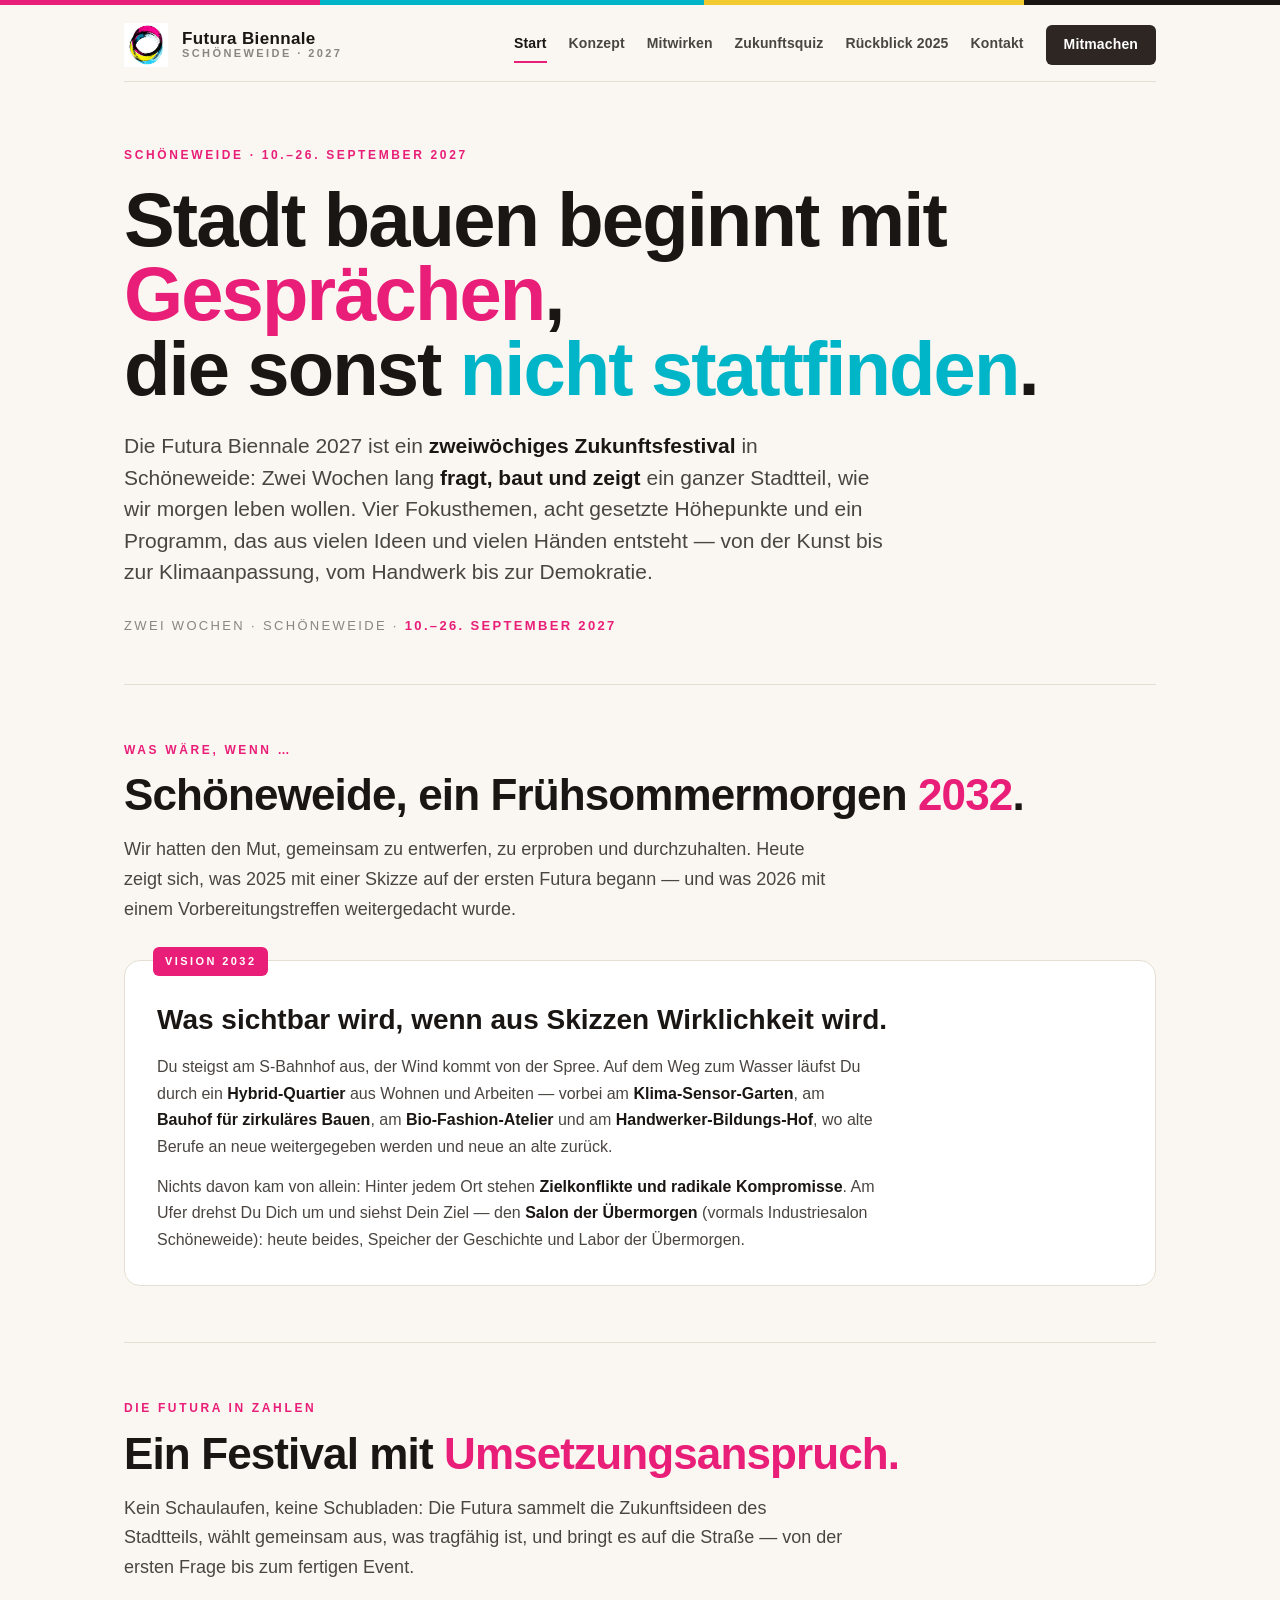
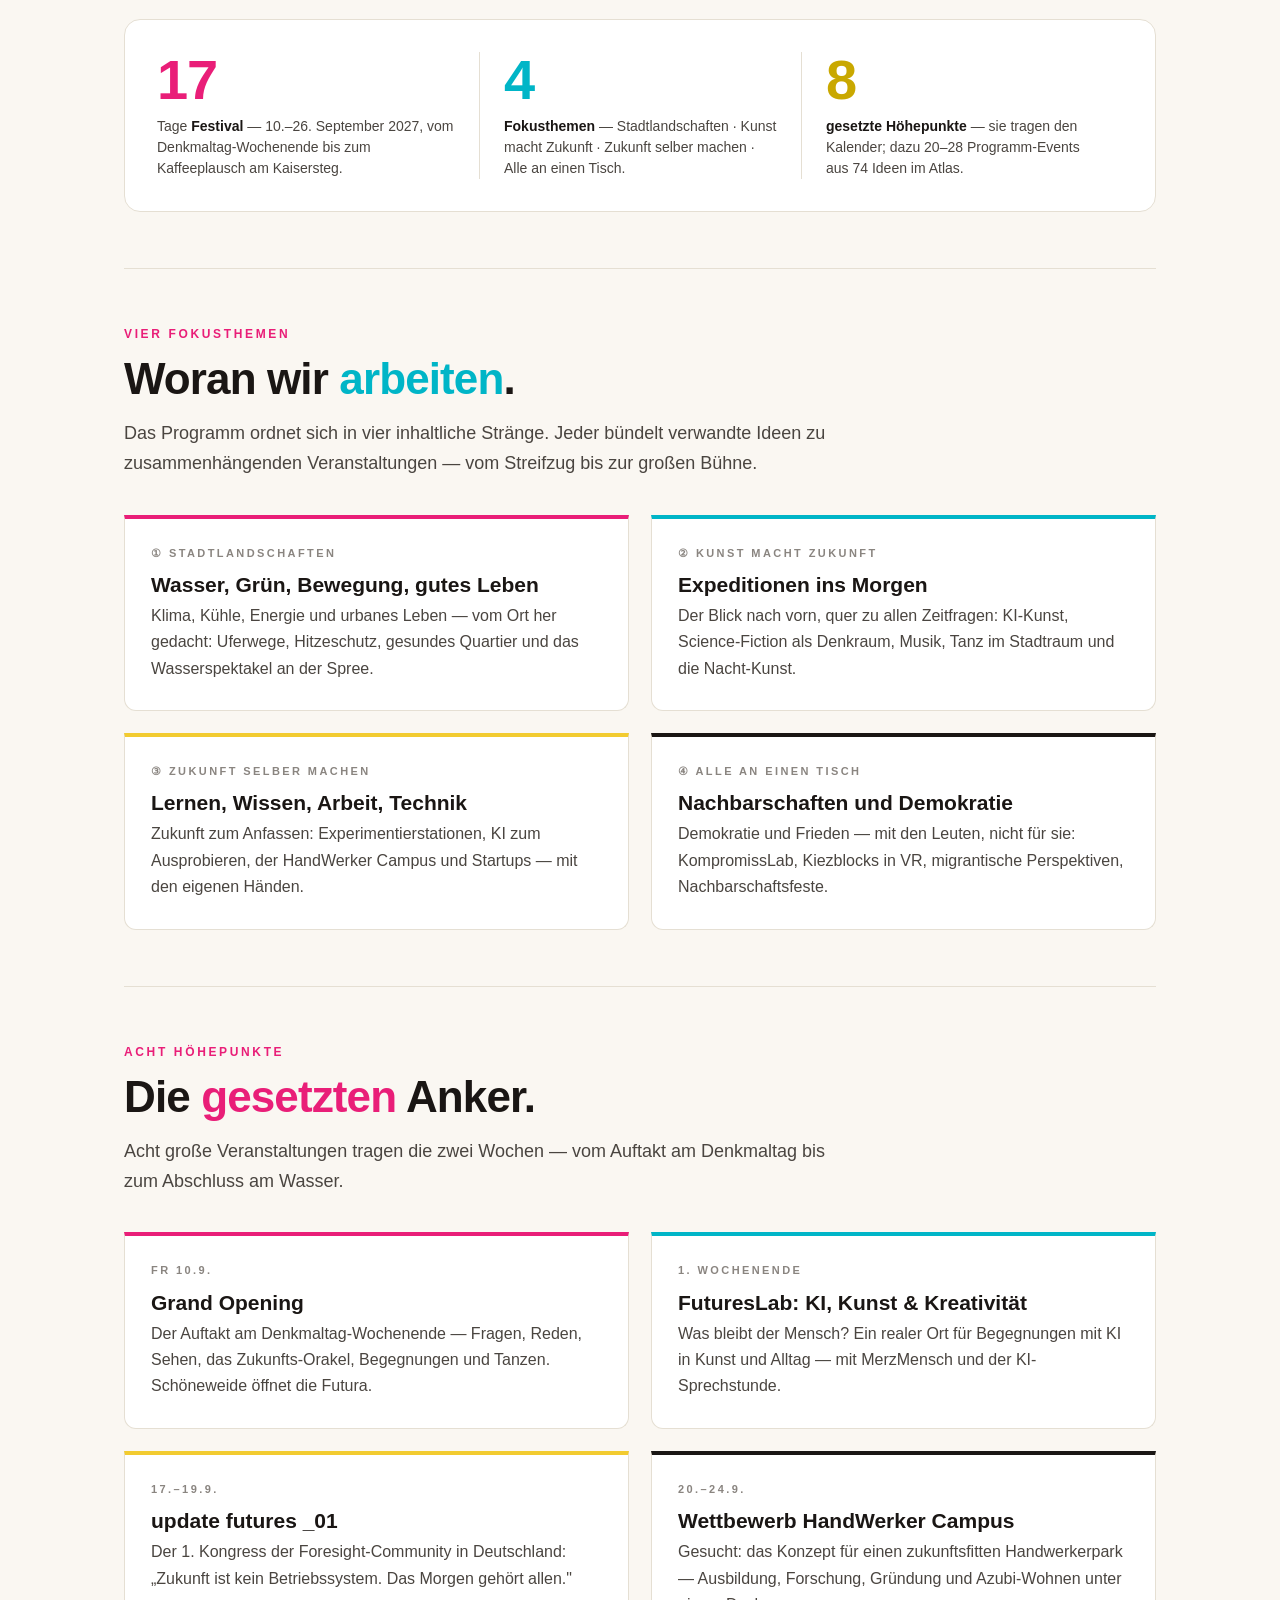
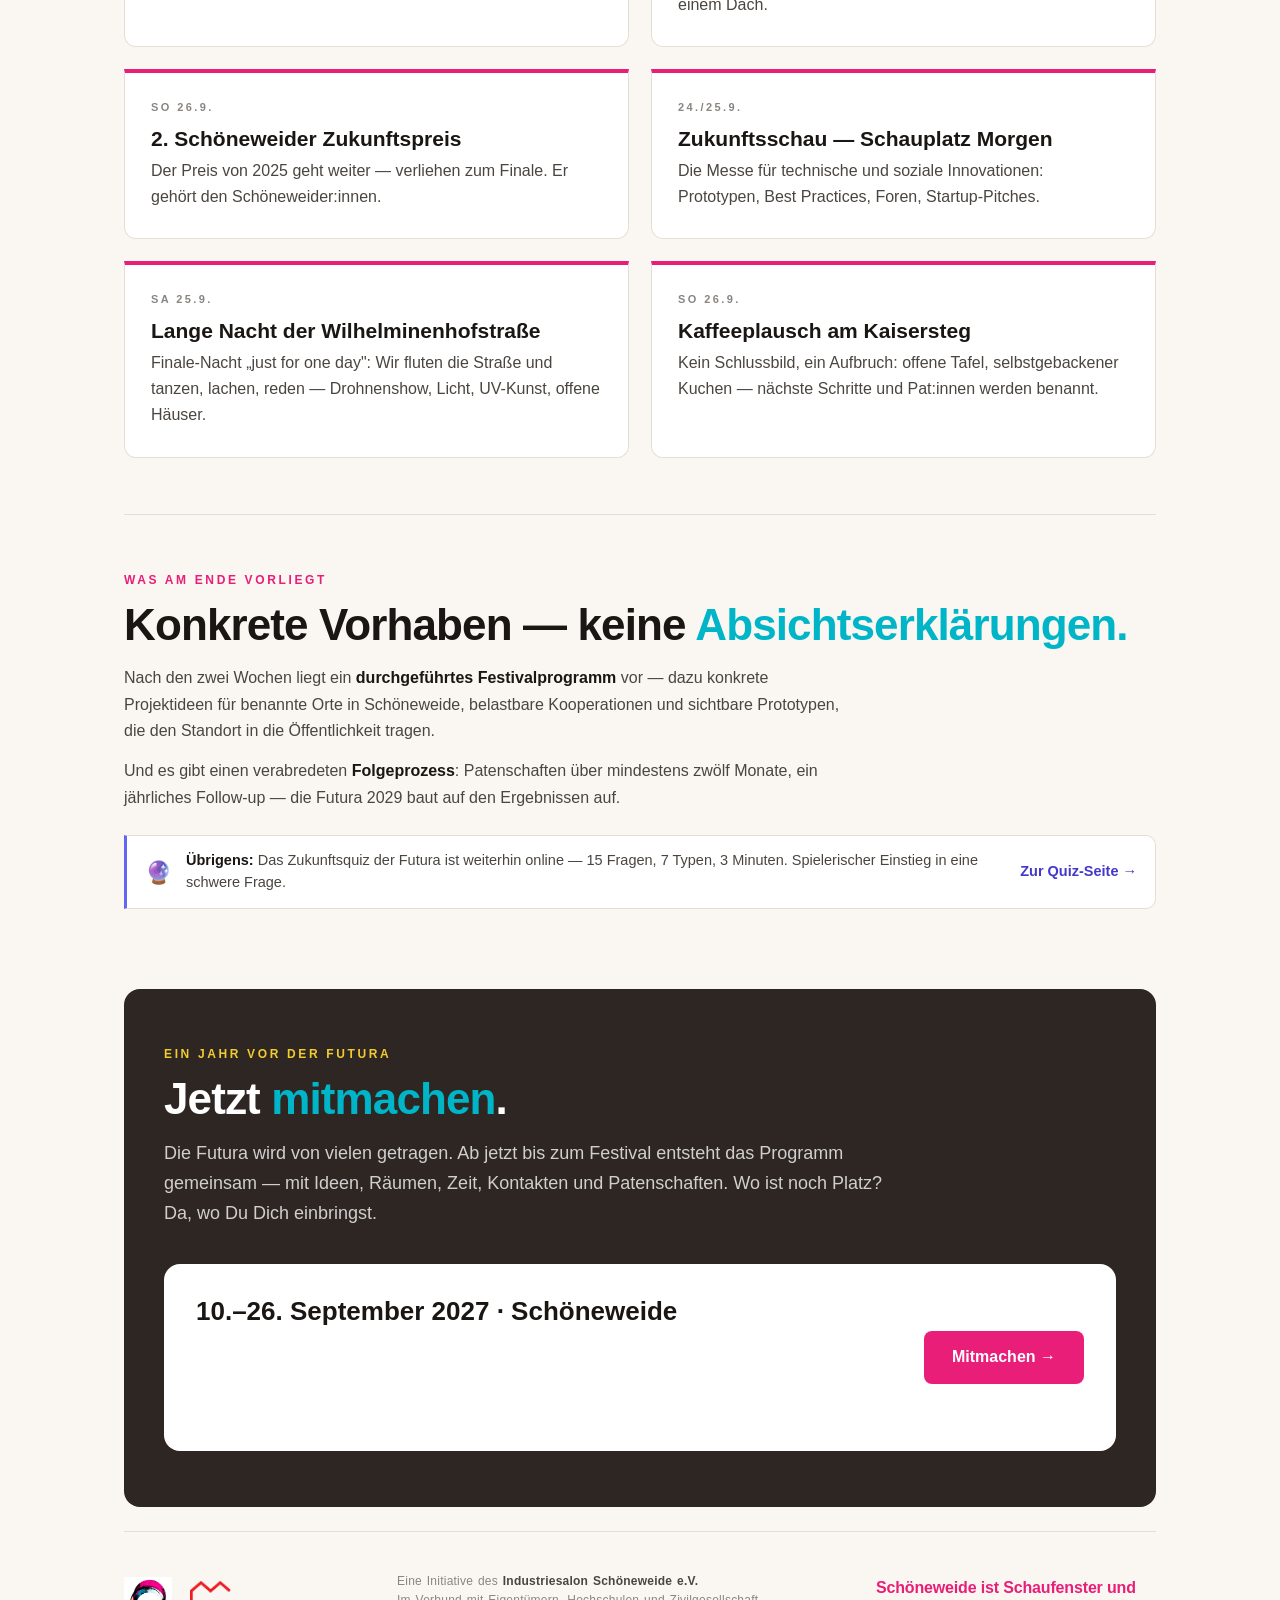
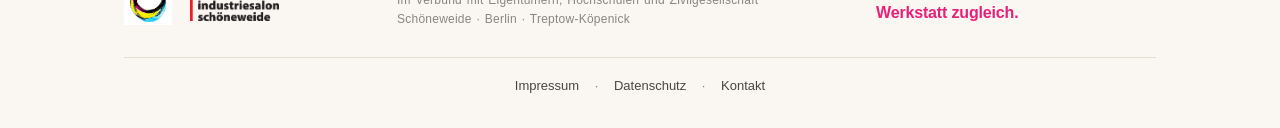
==== commit 85a3a488: "Ganze Website auf aktuelles Festival-Konzept: Startseite (Fokusthemen + 8 Höhepunkte), Konzept kompl" ====
--- a/index.html
+++ b/index.html
@@ -41,11 +41,11 @@
     <div class="eyebrow">Schöneweide · 10.–26. September 2027</div>
     <h1>Stadt bauen beginnt mit <span class="magenta">Gesprächen</span>,<br>die sonst <span class="cyan">nicht stattfinden</span>.</h1>
     <p class="sub">
-      Die Futura Biennale 2027 verbindet Stadtentwicklung und soziale Innovation in einem
-      kompakten, öffentlich sichtbaren Verfahren. Sie überträgt die Energie eines
-      interdisziplinären Sprints auf den Maßstab eines Stadtteils und koppelt die Ergebnisse
-      an eine <b>Messe für techno-soziale Innovation</b>, auf der Ideen, Räume und Kapital
-      zueinanderfinden.
+      Die Futura Biennale 2027 ist ein <b>zweiwöchiges Zukunftsfestival</b> in Schöneweide:
+      Zwei Wochen lang <b>fragt, baut und zeigt</b> ein ganzer Stadtteil, wie wir morgen leben
+      wollen. Vier Fokusthemen, acht gesetzte Höhepunkte und ein Programm, das aus vielen Ideen
+      und vielen Händen entsteht — von der Kunst bis zur Klimaanpassung, vom Handwerk bis zur
+      Demokratie.
     </p>
     <div class="hero-meta">Zwei Wochen · Schöneweide · <b>10.–26. September 2027</b></div>
   </section>
@@ -64,27 +64,16 @@
       <h3>Was sichtbar wird, wenn aus Skizzen Wirklichkeit wird.</h3>
       <p>
         Du steigst am S-Bahnhof aus, der Wind kommt von der Spree. Auf dem Weg zum Wasser
-        läufst Du durch ein <b>Hybrid-Quartier</b>, in dem urbanes Leben und Arbeiten neu
-        verbunden sind. Du passierst den <b>Klima-Sensor-Garten</b>, in dem Luft, Lärm und
-        Wärme des Quartiers in Lichtsäulen sichtbar werden — eine Schulklasse liest die Werte
-        ab. Daneben der <b>Bauhof für zirkuläres Bauen</b>, ein paar Schritte weiter das
-        <b>Bio-Fashion-Atelier</b>, in dessen Schaufenstern Mycelium-Leder neben
-        3D-gedruckten Garderoben hängt.
+        läufst Du durch ein <b>Hybrid-Quartier</b> aus Wohnen und Arbeiten — vorbei am
+        <b>Klima-Sensor-Garten</b>, am <b>Bauhof für zirkuläres Bauen</b>, am
+        <b>Bio-Fashion-Atelier</b> und am <b>Handwerker-Bildungs-Hof</b>, wo alte Berufe an
+        neue weitergegeben werden und neue an alte zurück.
       </p>
       <p>
-        Weiter am <b>Familien-Coworking</b> vorbei und am <b>Handwerker-Bildungs-Hof</b>, in
-        dem Schmiede, 3D-Drucker und Lehrlinge nebeneinander arbeiten — alte Berufe werden
-        an neue weitergegeben, und neue an alte zurück. Auf der <b>Bewegungs-Wiese</b>
-        Schatteninseln, Schwammstadt-Boden und an der Kante zur Spree die
-        <b>Spreeterrassen</b> zum Chillen.
-      </p>
-      <p>
-        Du weißt: nichts davon kam von allein. Hinter jedem dieser Orte stehen
-        <b>Zielkonflikte und radikale Kompromisse</b> — zwischen Wachstum und Erhalt,
-        zwischen Privatem und Öffentlichem, zwischen schnell und sorgfältig. Am Ufer
-        angekommen drehst Du Dich um und siehst Dein Ziel: den <b>Salon der Übermorgen</b>
-        (vormals Industriesalon Schöneweide) — heute beides, Speicher der Geschichte und
-        Labor der Übermorgen.
+        Nichts davon kam von allein: Hinter jedem Ort stehen <b>Zielkonflikte und radikale
+        Kompromisse</b>. Am Ufer drehst Du Dich um und siehst Dein Ziel — den <b>Salon der
+        Übermorgen</b> (vormals Industriesalon Schöneweide): heute beides, Speicher der
+        Geschichte und Labor der Übermorgen.
       </p>
     </div>
   </section>
@@ -92,25 +81,61 @@
   <!-- KERNZAHLEN -->
   <section class="section" id="kennzahlen">
     <div class="eyebrow">Die Futura in Zahlen</div>
-    <h2>Ein Format mit <span class="magenta">Umsetzungsanspruch.</span></h2>
-    <p class="lede">
-      Die Futura ist kein Festival, keine Immobilienmesse, kein Designwettbewerb. Sie ist
-      eine Messe für soziale Innovation, in der die Ergebnisse nicht in Schubladen wandern,
-      sondern in den Stadtraum.
+    <h2>Ein Festival mit <span class="magenta">Umsetzungsanspruch.</span></h2>
+    <p class="lede">
+      Kein Schaulaufen, keine Schubladen: Die Futura sammelt die Zukunftsideen des Stadtteils,
+      wählt gemeinsam aus, was tragfähig ist, und bringt es auf die Straße — von der ersten
+      Frage bis zum fertigen Event.
     </p>
     <div class="stats">
       <div class="stat">
         <div class="num">17</div>
-        <div class="cap">Tage <b>Festival</b> — von der Eröffnung am Denkmaltag-Wochenende bis zur Preisvergabe am Kaisersteg.</div>
+        <div class="cap">Tage <b>Festival</b> — 10.–26. September 2027, vom Denkmaltag-Wochenende bis zum Kaffeeplausch am Kaisersteg.</div>
       </div>
       <div class="stat">
-        <div class="num cyan">2</div>
-        <div class="cap">Hauptspuren — <b>Wohnen und Arbeiten neu gedacht</b> sowie <b>Soziale Infrastruktur im Quartier</b>.</div>
+        <div class="num cyan">4</div>
+        <div class="cap"><b>Fokusthemen</b> — Stadtlandschaften · Kunst macht Zukunft · Zukunft selber machen · Alle an einen Tisch.</div>
       </div>
       <div class="stat">
-        <div class="num yellow">3+</div>
-        <div class="cap"><b>Eigentümer mit Flächenzusage</b> — als Bedingung für die Vergabe der Umsetzungspreise.</div>
-      </div>
+        <div class="num yellow">8</div>
+        <div class="cap"><b>gesetzte Höhepunkte</b> — sie tragen den Kalender; dazu 20–28 Programm-Events aus 74 Ideen im Atlas.</div>
+      </div>
+    </div>
+  </section>
+
+  <!-- FOKUSTHEMEN -->
+  <section class="section" id="fokusthemen">
+    <div class="eyebrow">Vier Fokusthemen</div>
+    <h2>Woran wir <span class="cyan">arbeiten</span>.</h2>
+    <p class="lede">
+      Das Programm ordnet sich in vier inhaltliche Stränge. Jeder bündelt verwandte Ideen zu
+      zusammenhängenden Veranstaltungen — vom Streifzug bis zur großen Bühne.
+    </p>
+    <div class="phases">
+      <div class="phase"><div class="tag">① Stadtlandschaften</div><h4>Wasser, Grün, Bewegung, gutes Leben</h4><p>Klima, Kühle, Energie und urbanes Leben — vom Ort her gedacht: Uferwege, Hitzeschutz, gesundes Quartier und das Wasserspektakel an der Spree.</p></div>
+      <div class="phase"><div class="tag">② Kunst macht Zukunft</div><h4>Expeditionen ins Morgen</h4><p>Der Blick nach vorn, quer zu allen Zeitfragen: KI-Kunst, Science-Fiction als Denkraum, Musik, Tanz im Stadtraum und die Nacht-Kunst.</p></div>
+      <div class="phase"><div class="tag">③ Zukunft selber machen</div><h4>Lernen, Wissen, Arbeit, Technik</h4><p>Zukunft zum Anfassen: Experimentierstationen, KI zum Ausprobieren, der HandWerker Campus und Startups — mit den eigenen Händen.</p></div>
+      <div class="phase"><div class="tag">④ Alle an einen Tisch</div><h4>Nachbarschaften und Demokratie</h4><p>Demokratie und Frieden — mit den Leuten, nicht für sie: KompromissLab, Kiezblocks in VR, migrantische Perspektiven, Nachbarschaftsfeste.</p></div>
+    </div>
+  </section>
+
+  <!-- HÖHEPUNKTE -->
+  <section class="section" id="hoehepunkte">
+    <div class="eyebrow">Acht Höhepunkte</div>
+    <h2>Die <span class="magenta">gesetzten</span> Anker.</h2>
+    <p class="lede">
+      Acht große Veranstaltungen tragen die zwei Wochen — vom Auftakt am Denkmaltag bis zum
+      Abschluss am Wasser.
+    </p>
+    <div class="phases">
+      <div class="phase"><div class="tag">Fr 10.9.</div><h4>Grand Opening</h4><p>Der Auftakt am Denkmaltag-Wochenende — Fragen, Reden, Sehen, das Zukunfts-Orakel, Begegnungen und Tanzen. Schöneweide öffnet die Futura.</p></div>
+      <div class="phase"><div class="tag">1. Wochenende</div><h4>FuturesLab: KI, Kunst &amp; Kreativität</h4><p>Was bleibt der Mensch? Ein realer Ort für Begegnungen mit KI in Kunst und Alltag — mit MerzMensch und der KI-Sprechstunde.</p></div>
+      <div class="phase"><div class="tag">17.–19.9.</div><h4>update futures _01</h4><p>Der 1. Kongress der Foresight-Community in Deutschland: „Zukunft ist kein Betriebssystem. Das Morgen gehört allen."</p></div>
+      <div class="phase"><div class="tag">20.–24.9.</div><h4>Wettbewerb HandWerker Campus</h4><p>Gesucht: das Konzept für einen zukunftsfitten Handwerkerpark — Ausbildung, Forschung, Gründung und Azubi-Wohnen unter einem Dach.</p></div>
+      <div class="phase"><div class="tag">So 26.9.</div><h4>2. Schöneweider Zukunftspreis</h4><p>Der Preis von 2025 geht weiter — verliehen zum Finale. Er gehört den Schöneweider:innen.</p></div>
+      <div class="phase"><div class="tag">24./25.9.</div><h4>Zukunftsschau — Schauplatz Morgen</h4><p>Die Messe für technische und soziale Innovationen: Prototypen, Best Practices, Foren, Startup-Pitches.</p></div>
+      <div class="phase"><div class="tag">Sa 25.9.</div><h4>Lange Nacht der Wilhelminenhofstraße</h4><p>Finale-Nacht „just for one day": Wir fluten die Straße und tanzen, lachen, reden — Drohnenshow, Licht, UV-Kunst, offene Häuser.</p></div>
+      <div class="phase"><div class="tag">So 26.9.</div><h4>Kaffeeplausch am Kaisersteg</h4><p>Kein Schlussbild, ein Aufbruch: offene Tafel, selbstgebackener Kuchen — nächste Schritte und Pat:innen werden benannt.</p></div>
     </div>
   </section>
 
@@ -119,17 +144,13 @@
     <div class="eyebrow">Was am Ende vorliegt</div>
     <h2>Konkrete Vorhaben — keine <span class="cyan">Absichtserklärungen.</span></h2>
     <p>
-      Nach der Durchführung liegen <b>konkrete Projekt- und Nutzungsideen</b> für benannte
-      Flächen, Infrastrukturen und öffentliche Räume in Schöneweide vor. Es gibt belastbare
-      Kooperationen zwischen Eigentümern, Wissenschaft, Zivilgesellschaft, Verwaltung und
-      Finanzierungspartnern.
+      Nach den zwei Wochen liegt ein <b>durchgeführtes Festivalprogramm</b> vor — dazu
+      konkrete Projektideen für benannte Orte in Schöneweide, belastbare Kooperationen und
+      sichtbare Prototypen, die den Standort in die Öffentlichkeit tragen.
     </p>
     <p>
-      Sichtbare Prototypen und eine geschärfte Erzählung tragen den Standort in die
-      Öffentlichkeit. Und es gibt einen verabredeten <b>Folgeprozess</b> mit nächsten
-      Schritten, Zuständigkeiten und Anschlussoptionen — die Patenschaften laufen über
-      mindestens zwölf Monate, ein jährliches Follow-up bilanziert den Stand, und die
-      Futura 2029 baut auf den Ergebnissen auf.
+      Und es gibt einen verabredeten <b>Folgeprozess</b>: Patenschaften über mindestens zwölf
+      Monate, ein jährliches Follow-up — die Futura 2029 baut auf den Ergebnissen auf.
     </p>
     <div class="quiz-hint">
       <div class="qh-emoji">🔮</div>
